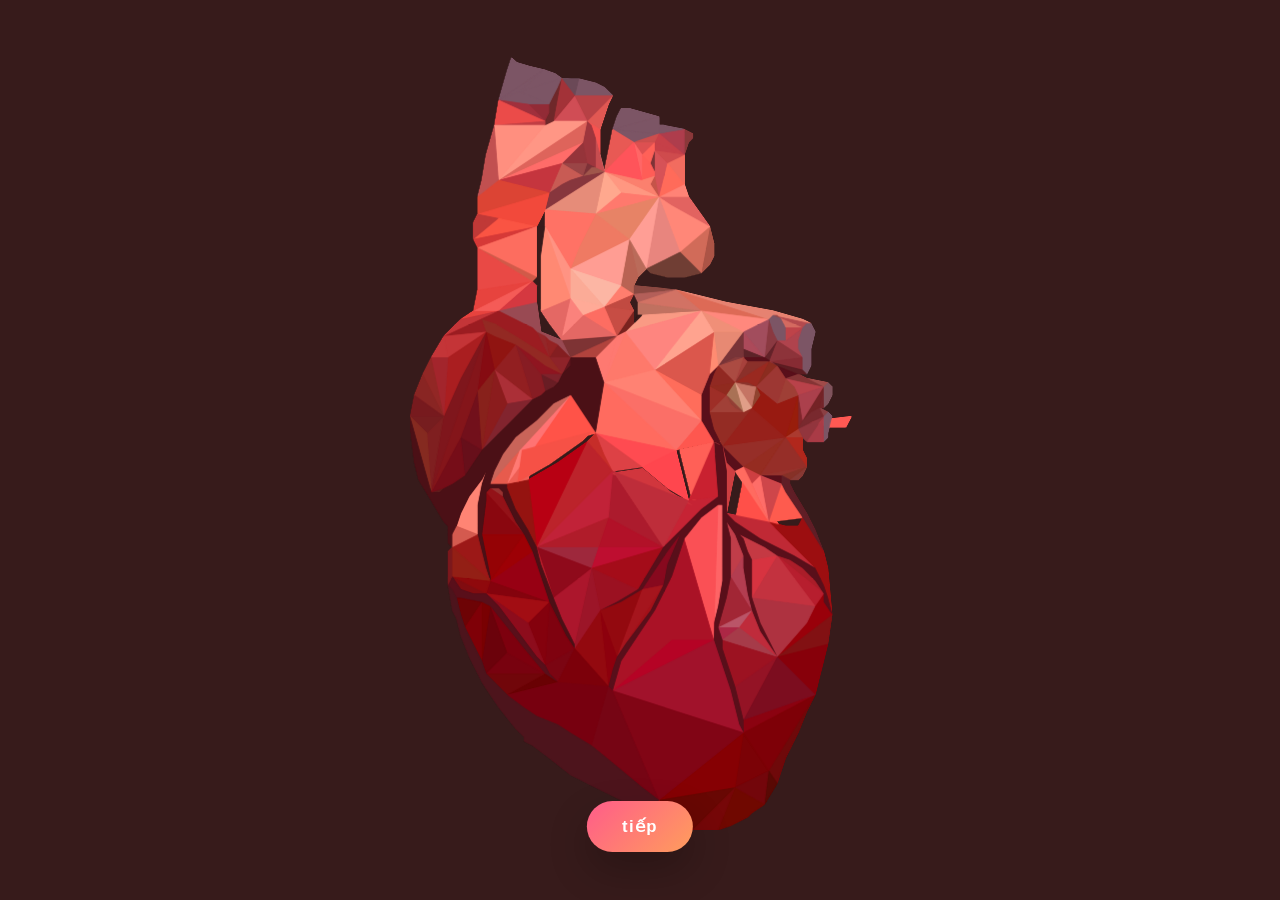
==== index.html @ 18bd95c6 "first commit" ====
<!DOCTYPE html>
<html lang="en">
<head>
    <meta charset="UTF-8">
    <meta http-equiv="X-UA-Compatible" content="IE=edge">
    <meta name="viewport" content="width=device-width, initial-scale=1.0">
    <link rel="stylesheet" href="style.css">
    <title>Document</title>

</head>
<body>
    <section>
    
        <svg version="1.1" xmlns="http://www.w3.org/2000/svg" xmlns:xlink="http://www.w3.org/1999/xlink" x="0px" y="0px"
          viewBox="0 0 1194.13477 1200" style="enable-background:new 0 0 1194.13477 1200;" xml:space="preserve">
     
     <defs>
         <filter id="polycleaner" color-interpolation-filters="sRGB">
           <feComponentTransfer>
             <feFuncA type="table" tableValues="0 0.5 1 1" />
           </feComponentTransfer>
         </filter>
       </defs>
       
     <g id="low-poly" class='low-poly' stroke-width="0" stroke-linejoin="round" filter="url(#polycleaner)">
         <g filter="url(#polycleaner)">
                   <polygon class="st347" points="725.3847,693.75 787.8847,706.25 737.8847,631.25 		"/>
     
           
           <polygon class="st146" points="669.1347,675 706.6347,587.5 650.3847,600 		"/>
           <!-- Blacks-->
           <polygon class="st28" points="700.3847,543.75 700.3847,512.5 700.3847,506.25 706.6347,487.5 712.64435,475.48077 
                 700.3847,487.5 687.8847,518.75 687.8847,555.97827 688.1347,556.25 687.8847,555.97827 687.8847,556.25 706.6347,587.5 
                 719.1347,593.75 706.6347,568.75 		"/>
           <polygon class="st30" points="737.8847,631.25 750.3847,625 737.8847,612.5 719.46362,594.07892 725.3847,618.75 		"/>
           <polygon class="st68" points="581.6347,381.25 587.8656,393.71179 588.1347,393.75 587.8847,394.12128 587.8847,406.25 
                 587.8847,412.5 594.1347,400 594.1347,381.25 588.1347,368.75 587.81702,368.88538 		"/>
           <polygon class="st138" points="790.5163,468.42108 788.73035,467.23047 788.14758,468.71716 		"/>
           <polygon class="st156" points="806.8822,637.62378 806.6347,637.5 800.3847,637.5 787.8847,637.5 775.3847,637.5 806.6347,650 		
                 "/>
           <polygon class="st204" points="812.8847,493.75 813.25598,494.12128 813.36676,493.80182 813.1347,493.75 831.6347,487.5 
                 800.3847,475 		"/>
           <polygon class="st227" points="456.88455,243.77081 456.80618,243.76428 456.60971,243.79999 450.38474,256.25 444.13474,268.75 
                 456.63474,268.75 		"/>
           <polygon class="st278" points="362.87363,599.8446 362.88474,600 362.90622,599.86395 		"/>
           <polygon class="st301" points="444.13474,381.25 450.38474,393.75 450.38474,312.5 456.63474,268.75 444.13474,268.75 
                 444.13474,281.25 444.13474,300 444.13474,331.25 444.13474,343.75 437.88474,350 444.13474,356.25 		"/>
           <polygon class="st354" points="337.88474,637.5 375.38474,606.25 425.38474,556.25 444.13474,543.75 487.88474,500 
             494.13474,487.5 494.13474,475 481.63474,487.5 475.43436,499.90082 469.13474,506.25 456.63474,512.5 450.38474,518.75 
             437.83511,525.04962 362.90622,599.86395 	"/>
           <!-- Blacks-->
           
           
           
             
           
           <!-- top left -->
            <polygon class="st219" points="375.38474,393.75 350.63474,393.75 437.88474,350 356.63474,362.5 350.38474,393.75 
                 331.63474,406.25 387.88474,393.75 		"/>
           <!-- top left -->
     
     
             <polygon class="st24" points="769.1347,506.25 800.3847,475 787.8847,468.75 		"/>
           
           
             <polygon class="st25" points="719.46362,594.07892 737.8847,612.5 750.3847,625 812.8847,581.25 719.3847,593.75 		"/>
             <polygon class="st26" points="762.8847,631.25 775.3847,637.5 812.8847,581.25 750.3847,625 		"/>
             <polygon class="st27" points="719.3847,593.75 812.8847,581.25 762.8847,537.5 		"/>
             
             <polygon class="st29" points="800.3847,531.25 769.1347,506.25 775.3847,518.75 762.8847,537.5 812.8847,581.25 775.6347,518.75 
                 812.8847,581.25 831.6347,518.75 		"/>
             
             <polygon class="st31" points="831.6347,556.25 831.6347,537.5 831.6347,518.75 812.8847,581.25 831.69659,568.87378 
                 831.6347,568.75 		"/>
             <polygon class="st32" points="725.3847,618.75 719.46362,594.07892 719.1347,593.75 725.3847,631.25 725.3847,662.5 
                 725.3847,693.75 737.8847,631.25 		"/>
             
             <polygon class="st34" points="700.3847,487.5 706.77362,426.06836 706.6347,425 619.1347,481.25 687.8847,518.75 		"/>
             
             <polygon class="st35" points="800.3847,475 792.8847,470 787.8847,468.75 		"/>
             <polygon class="st36" points="806.6347,437.5 800.3847,437.5 837.8847,462.5 831.6347,450 831.6347,437.5 837.80249,418.9967 
                 812.8847,437.5 		"/>
             <polygon class="st37" points="788.14758,468.71716 788.1347,468.75 788.14758,468.71716 787.8847,468.75 792.8847,470 
                 790.5163,468.42108 		"/>
             
             <polygon class="st39" points="792.8847,470 837.8847,481.25 837.8847,475 837.8847,462.5 790.5163,468.42108 		"/>
             <polygon class="st35" points="788.73035,467.23047 790.5163,468.42108 837.8847,462.5 800.3847,437.5 		"/>
             <polygon class="st40" points="719.3847,593.75 762.8847,537.5 750.3847,543.75 700.3847,543.75 706.6347,568.75 719.1347,593.75 
                 719.46362,594.07892 		"/>
             <polygon class="st41" points="831.6347,518.75 869.1347,506.25 813.36676,493.80182 813.25598,494.12128 825.3847,506.25 		"/>
             <polygon class="st37" points="800.3847,531.25 813.25598,494.12128 812.8847,493.75 800.3847,475 769.1347,506.25 		"/>
             
             <polygon class="st43" points="831.6347,518.75 825.3847,506.25 813.25598,494.12128 800.3847,531.25 		"/>
             
             <polygon class="st8" points="544.98944,187.63501 544.8847,187.5 544.86212,187.60657 		"/>
             <polygon class="st3" points="544.86212,187.60657 544.8847,187.5 544.755,187.58264 		"/>
             <polygon class="st45" points="481.88474,175 519.1347,175 512.92609,143.95697 481.63474,175 		"/>
             <polygon class="st46" points="512.92609,143.95697 512.8847,143.75 388.49423,199.83789 481.60257,175.07507 481.63474,175 		"/>
             <polygon class="st47" points="544.8847,187.5 544.61804,187.55206 544.755,187.58264 		"/>
             <polygon class="st47" points="545.34473,187.71429 544.8847,187.5 544.98944,187.63501 		"/>
             <polygon class="st48" points="619.1347,143.75 587.8847,143.75 600.3847,162.5 		"/>
             <polygon class="st49" points="587.8847,143.75 600.3847,200 600.3847,162.5 		"/>
             <polygon class="st50" points="619.1347,187.5 612.8847,175 600.3847,162.5 600.3847,200 619.1347,193.75 		"/>
             <polygon class="st51" points="569.1347,218.75 625.30682,224.96375 545.34473,187.71429 544.98944,187.63501 		"/>
             <polygon class="st52" points="625.36481,224.97015 612.8847,206.25 600.6347,200 612.8847,206.25 619.1347,193.75 600.3847,200 
                 545.34473,187.71429 625.30682,224.96375 		"/>
             <polygon class="st8" points="456.88474,243.75 456.88455,243.77081 531.6347,250 544.86212,187.60657 544.755,187.58264 
                 456.63474,243.75 456.80618,243.76428 		"/>
             <polygon class="st53" points="494.13474,200 512.8847,193.75 481.71152,175.04608 481.60257,175.07507 462.88474,218.75 
                 481.63474,206.25 		"/>
             <polygon class="st54" points="388.49423,199.83789 388.13474,200 388.49423,199.83789 387.88474,200 462.88474,218.75 
                 481.60257,175.07507 		"/>
             <polygon class="st55" points="544.61804,187.55206 512.8847,193.75 494.13474,200 481.63474,206.25 462.88474,218.75 
                 456.63474,243.75 544.755,187.58264 		"/>
             <polygon class="st56" points="481.60257,175.07507 481.71152,175.04608 481.63474,175 		"/>
             <polygon class="st57" points="512.8847,143.75 519.1347,112.5 387.88474,200 388.49423,199.83789 		"/>
             <polygon class="st58" points="612.8847,175 619.1347,156.25 619.1347,143.75 600.3847,162.5 		"/>
             <polygon class="st59" points="481.63474,175 481.71152,175.04608 481.88474,175 		"/>
             <polygon class="st60" points="481.88474,175 481.71152,175.04608 512.8847,193.75 519.1347,175 		"/>
             <polygon class="st61" points="512.8847,193.75 525.3847,181.25 531.6347,181.25 519.1347,175 		"/>
             <polygon class="st62" points="512.8847,193.75 544.61804,187.55206 544.3847,187.5 544.15704,187.38837 544.1347,187.5 
                 544.09979,187.36035 531.6347,181.25 525.3847,181.25 		"/>
             <polygon class="st63" points="512.92609,143.95697 513.1347,143.75 512.92609,143.95697 519.1347,175 531.6347,181.25 
                 531.6347,175 531.6347,150 531.6347,137.5 525.3847,118.75 519.1347,112.5 512.8847,143.75 		"/>
             <polygon class="st64" points="581.6347,381.25 587.81702,368.88538 544.1347,387.5 587.8656,393.71179 		"/>
             <polygon class="st65" points="600.3847,400 587.8847,412.5 575.3847,425 687.8847,393.75 594.1347,400 		"/>
             <polygon class="st66" points="687.8847,393.75 594.1347,381.25 594.1347,400 		"/>
             <polygon class="st67" points="619.1347,187.5 619.1347,156.25 612.8847,175 		"/>
             <polygon class="st68" points="581.6347,381.25 587.8656,393.71179 588.1347,393.75 587.8847,394.12128 587.8847,406.25 
                 587.8847,412.5 594.1347,400 594.1347,381.25 588.1347,368.75 587.81702,368.88538 		"/>
             <polygon class="st69" points="587.81702,368.88538 588.1347,368.75 587.8847,368.58551 587.8847,368.75 		"/>
             <polygon class="st16" points="587.8847,393.75 587.8656,393.71179 544.1347,387.5 562.8847,431.25 587.8847,394.12128 		"/>
             <polygon class="st70" points="512.8847,400 562.8847,431.25 544.1347,387.5 		"/>
             <polygon class="st71" points="587.8847,406.25 587.8847,394.12128 562.8847,431.25 575.3847,425 587.8847,412.5 		"/>
             <polygon class="st72" points="481.63474,431.25 494.32669,375.25598 494.19528,375.08075 450.38474,393.75 462.88474,412.5 
                 481.52878,437.35876 481.88474,437.5 562.8847,431.25 512.8847,400 		"/>
             <polygon class="st73" points="587.8847,394.12128 588.1347,393.75 587.8656,393.71179 587.8847,393.75 		"/>
             <polygon class="st69" points="587.81702,368.88538 587.8847,368.75 587.8847,368.58551 569.1347,356.25 544.1347,387.5 		"/>
             <polygon class="st74" points="594.1347,400 587.8847,412.5 600.3847,400 		"/>
             <polygon class="st75" points="619.1347,193.75 612.8847,206.25 625.36481,224.97015 625.37903,224.97174 		"/>
             <polygon class="st76" points="625.30682,224.96375 625.3847,225 625.36481,224.97015 		"/>
             <polygon class="st76" points="625.36481,224.97015 625.3847,225 625.37903,224.97174 		"/>
             <polygon class="st76" points="625.3847,225 625.39142,224.97308 625.37903,224.97174 		"/>
             <polygon class="st77" points="619.1347,193.75 625.37903,224.97174 625.39142,224.97308 637.8847,175 619.42572,156.29156 
                 619.1347,156.25 619.1347,187.5 		"/>
             <polygon class="st78" points="494.32706,331.15387 494.13474,331.25 544.1347,387.5 569.1347,356.25 494.38474,331.25 		"/>
             <polygon class="st79" points="506.63474,300 494.23471,331 494.32706,331.15387 581.6347,287.5 531.6347,250 		"/>
             <polygon class="st80" points="494.38474,331.25 569.1347,356.25 581.6347,287.5 494.32706,331.15387 		"/>
             <polygon class="st3" points="544.98944,187.63501 544.86212,187.60657 531.6347,250 569.1347,218.75 		"/>
             <polygon class="st81" points="581.6347,287.5 625.3847,225 531.6347,250 		"/>
             <polygon class="st82" points="569.1347,218.75 531.6347,250 625.3847,225 625.30682,224.96375 		"/>
             <polygon class="st83" points="462.88474,100 462.88474,87.5 431.63474,87.5 456.42776,112.29303 456.68088,112.40765 		"/>
             <polygon class="st84" points="456.67014,918.21881 456.63474,918.75 456.83786,918.63391 		"/>
             <polygon class="st84" points="456.83786,918.63391 500.38474,893.75 487.88474,875 475.38474,850 462.88474,825 
                 456.67014,918.21881 		"/>
             <polygon class="st85" points="375.38474,793.75 369.13474,812.5 462.88474,825 		"/>
             <polygon class="st86" points="431.63474,856.25 369.13474,812.5 381.63474,825 387.88474,831.25 406.63474,856.25 
                 425.38474,881.25 444.13474,906.25 456.63474,918.75 456.67014,918.21881 		"/>
             <polygon class="st87" points="462.88474,825 369.13474,812.5 431.63474,856.25 		"/>
             <polygon class="st88" points="456.67014,918.21881 462.88474,825 431.63474,856.25 		"/>
             <polygon class="st89" points="450.38474,787.5 437.93185,750.14142 375.38474,793.75 462.88474,825 		"/>
             <polygon class="st90" points="425.63474,725 424.68246,723.94666 425.38474,725 		"/>
             <polygon class="st91" points="424.68246,723.94666 369.13474,662.5 369.13474,675 362.88474,725 425.38474,725 		"/>
             <polygon class="st92" points="437.88474,750 425.4863,725.20312 375.38474,793.75 437.93185,750.14142 		"/>
             <polygon class="st93" points="425.38474,725 362.88474,725 369.13474,756.25 375.38474,787.5 375.38474,793.75 
                 425.4863,725.20312 		"/>
             <polygon class="st94" points="363.13474,600 363.43039,599.45435 362.978,599.90674 		"/>
             <polygon class="st95" points="456.63474,243.75 456.60971,243.79999 456.80618,243.76428 		"/>
             <polygon class="st96" points="463.13474,931.25 500.38474,893.75 456.83786,918.63391 456.88474,918.75 456.83786,918.63391 
                 456.63474,918.75 462.88474,931.25 475.38474,943.75 500.38474,893.75 		"/>
             <polygon class="st97" points="456.42776,112.29303 456.63474,112.5 456.68088,112.40765 		"/>
             <polygon class="st98" points="494.13474,112.5 519.1347,112.5 500.38474,75 469.13474,112.5 481.63474,112.5 		"/>
             <polygon class="st99" points="706.8847,425 706.6347,425 706.77362,426.06836 		"/>
             <polygon class="st100" points="350.63474,393.75 375.38474,393.75 387.88474,393.75 437.88474,350 		"/>
             <polygon class="st101" points="425.4863,725.20312 425.63474,725 425.38474,725 		"/>
             <polygon class="st102" points="281.63474,575 288.05765,661.46246 306.63474,550 		"/>
             <polygon class="st103" points="494.13474,475 494.13474,468.75 494.13474,462.5 481.63474,487.5 		"/>
             <polygon class="st104" points="256.88474,550 281.63474,575 306.63474,550 		"/>
             <polygon class="st105" points="300.38474,662.5 306.63474,656.25 288.13474,662.5 		"/>
             <polygon class="st106" points="319.13474,787.5 331.63474,806.25 350.38474,812.5 369.13474,812.5 319.45572,787.53564 		"/>
             <polygon class="st107" points="787.8681,1075.13257 787.8847,1075 750.3847,1018.75 737.8847,1100 		"/>
             <polygon class="st108" points="787.94788,1075.09302 787.8847,1075 787.8681,1075.13257 		"/>
             <polygon class="st109" points="737.8847,1100 750.3847,1018.75 625.3847,1118.75 		"/>
             <polygon class="st110" points="562.8847,1068.75 600.3847,1100 625.3847,1118.75 525.3847,1037.5 		"/>
             <polygon class="st111" points="331.63474,818.75 325.38474,818.75 331.63474,843.75 337.88474,862.5 362.88474,825 		"/>
             <polygon class="st112" points="831.6347,643.75 837.8847,637.5 844.1347,625 819.1347,643.75 		"/>
             <polygon class="st113" points="337.88474,862.5 350.38474,887.5 362.88474,912.5 362.88474,825 		"/>
             <polygon class="st114" points="581.6347,93.75 569.1347,93.75 562.8847,106.25 556.6347,125 625.3847,106.25 		"/>
             <polygon class="st115" points="433.32584,31.20184 414.66769,25.71417 406.63474,18.75 400.38474,37.5 387.88474,81.25 
                 455.27658,36.68958 		"/>
             <polygon class="st116" points="412.88474,706.25 406.63474,693.75 400.38474,681.25 394.13474,668.75 375.63474,656.25 
                 375.38474,656.25 369.13474,662.5 424.68246,723.94666 		"/>
             <polygon class="st117" points="694.1347,331.25 700.3847,325 706.6347,312.5 706.6347,293.75 700.52826,269.3241 687.8847,337.5 
                         "/>
             <polygon class="st118" points="669.1347,143.75 675.3847,137.5 675.3847,131.25 662.8847,125 662.8847,162.5 		"/>
             <polygon class="st119" points="456.63474,931.25 400.38474,962.5 475.38474,943.75 		"/>
             <polygon class="st120" points="319.45572,787.53564 369.13474,812.5 375.38474,793.75 		"/>
             <polygon class="st121" points="556.92896,125.02673 587.8847,143.75 625.3847,131.25 		"/>
             <polygon class="st122" points="394.13474,662.5 387.88474,656.25 375.63474,656.25 394.13474,668.75 		"/>
             <polygon class="st123" points="356.63474,681.25 362.88474,650 369.13474,631.25 362.88474,643.75 344.13474,668.75 
                 331.63474,693.75 325.38474,712.5 356.63474,725 356.63474,700 		"/>
             <polygon class="st124" points="400.38474,900 369.13474,931.25 456.63474,931.25 		"/>
             <polygon class="st125" points="369.13474,931.25 381.63474,943.75 400.38474,962.5 456.63474,931.25 		"/>
             <polygon class="st126" points="363.13474,912.5 400.38474,900 375.38474,831.25 362.88474,912.5 369.13474,931.25 400.38474,900 
                         "/>
             <polygon class="st127" points="456.63474,931.25 425.38474,893.75 400.38474,862.5 375.38474,831.25 400.38474,900 		"/>
             <polygon class="st128" points="362.88474,825 362.88474,912.5 375.38474,831.25 		"/>
             <polygon class="st129" points="494.13474,112.5 481.63474,112.5 469.13474,112.5 456.63474,118.75 387.88474,200 519.1347,112.5 
                         "/>
             <polygon class="st130" points="737.8847,500 750.57129,462.68658 750.50909,462.62439 713.1347,475 		"/>
             <polygon class="st131" points="750.50909,462.62439 750.3847,462.5 737.8847,462.5 725.3847,468.75 713.28308,474.80078 
                 713.1347,475 		"/>
             <polygon class="st132" points="713.11945,474.88263 706.77362,426.06836 700.3847,487.5 712.64435,475.48077 712.8847,475 		"/>
             <polygon class="st133" points="756.6347,468.75 750.57129,462.68658 737.8847,500 		"/>
             <polygon class="st134" points="713.28308,474.80078 713.11945,474.88263 713.1347,475 		"/>
             <polygon class="st135" points="750.60297,462.59326 750.50909,462.62439 750.57129,462.68658 		"/>
             <polygon class="st136" points="650.3847,600 706.6347,587.5 687.8847,556.25 		"/>
             <polygon class="st137" points="800.3847,437.5 781.6347,462.5 788.73035,467.23047 		"/>
             
             <polygon class="st139" points="750.6347,462.5 750.60297,462.59326 750.8847,462.5 		"/>
             <polygon class="st134" points="713.11945,474.88263 712.8847,475 712.64435,475.48077 713.1347,475 		"/>
             <polygon class="st140" points="756.6347,500 769.1347,506.25 787.8847,468.75 738.1347,500 		"/>
             <polygon class="st141" points="750.8847,462.5 781.6347,462.5 750.3847,450 		"/>
             <polygon class="st138" points="750.60297,462.59326 750.57129,462.68658 756.6347,468.75 762.8847,468.75 775.3847,468.75 
                 787.8847,468.75 788.14758,468.71716 788.73035,467.23047 781.6347,462.5 750.8847,462.5 		"/>
             <polygon class="st142" points="781.6347,462.5 750.3847,425 750.3847,450 		"/>
             <polygon class="st99" points="713.11945,474.88263 713.28308,474.80078 750.3847,425 706.8847,425 706.77362,426.06836 		"/>
             <polygon class="st143" points="725.3847,468.75 737.8847,462.5 750.3847,462.5 750.50909,462.62439 750.60297,462.59326 
                 750.6347,462.5 750.8847,462.5 750.3847,450 750.3847,425 713.28308,474.80078 		"/>
             <polygon class="st135" points="762.8847,468.75 756.6347,468.75 737.8847,500 738.1347,500 787.8847,468.75 775.3847,468.75 		"/>
             <polygon class="st144" points="737.8847,500 700.3847,506.25 725.3847,518.75 		"/>
             <polygon class="st145" points="700.3847,506.25 700.3847,512.5 700.3847,543.75 725.3847,518.75 		"/>
             
             <polygon class="st134" points="713.1347,475 712.64435,475.48077 706.6347,487.5 700.3847,506.25 737.8847,500 		"/>
             <polygon class="st147" points="731.6347,531.25 725.3847,518.75 700.3847,543.75 750.3847,543.75 737.8847,537.5 		"/>
             <polygon class="st148" points="625.42999,224.97736 625.39142,224.97308 625.3847,225 		"/>
             <polygon class="st149" points="812.8847,712.5 831.6347,712.5 838.02118,700.21832 837.90271,700.02887 787.8847,706.25 		"/>
             <polygon class="st150" points="837.90271,700.02887 837.8847,700 812.8847,662.5 806.6347,650 787.8847,706.25 		"/>
             <polygon class="st151" points="838.1347,700 837.90271,700.02887 838.02118,700.21832 		"/>
             <polygon class="st152" points="537.8847,837.5 562.8847,825 594.1347,806.25 525.3847,775 		"/>
             
             <polygon class="st154" points="737.8847,706.25 775.3847,731.25 825.3847,756.25 856.6347,775 787.8847,706.25 725.3847,693.75 		
                 "/>
             <polygon class="st148" points="625.71997,225.22351 625.6347,225 625.3847,225 		"/>
             <polygon class="st155" points="625.6347,225 625.42999,224.97736 625.3847,225 		"/>
             
             <polygon class="st157" points="837.8847,581.25 831.69659,568.87378 812.8847,581.25 		"/>
             <polygon class="st158" points="625.3847,131.25 587.8847,143.75 619.1347,143.75 		"/>
             <polygon class="st159" points="631.6347,743.75 662.8847,712.5 687.8847,687.5 712.82629,668.79382 669.1347,675 		"/>
             <polygon class="st160" points="444.38474,743.75 525.3847,775 535.80139,743.75 		"/>
             <polygon class="st161" points="525.3847,775 631.5813,743.83905 631.6347,743.75 535.80139,743.75 		"/>
             <polygon class="st162" points="535.80139,743.75 631.6347,743.75 550.3847,700 		"/>
             <polygon class="st163" points="712.82629,668.79382 712.8847,668.75 706.6347,587.5 669.1347,675 		"/>
             <polygon class="st164" points="594.1347,806.25 631.5813,743.83905 525.3847,775 		"/>
             <polygon class="st165" points="550.3847,700 631.6347,743.75 556.85364,631.57843 		"/>
             <polygon class="st166" points="669.1347,675 650.3847,600 600.3847,625 637.8847,656.25 		"/>
             <polygon class="st167" points="556.8847,631.25 556.87585,631.34375 669.1347,675 637.8847,656.25 600.3847,625 556.6347,631.25 
                 556.87585,631.34375 		"/>
             <polygon class="st168" points="556.85364,631.57843 556.6347,631.25 444.55905,743.57526 550.3847,700 		"/>
             <polygon class="st169" points="550.3847,700 444.55905,743.57526 444.38474,743.75 535.80139,743.75 		"/>
             <polygon class="st170" points="444.13474,356.25 437.88474,350 387.88474,393.75 444.13474,381.25 		"/>
             <polygon class="st171" points="594.3385,343.5462 606.6347,331.25 581.6347,287.5 		"/>
             <polygon class="st172" points="625.71997,225.22351 625.3847,225 606.6347,331.25 656.6347,306.25 		"/>
             <polygon class="st173" points="606.6347,331.25 612.8847,337.5 637.8847,343.75 650.3847,343.75 662.8847,343.75 687.8847,337.5 
                 656.6347,306.25 		"/>
             <polygon class="st174" points="569.1347,356.25 587.8847,368.58551 587.8847,356.25 594.1347,343.75 594.3385,343.5462 
                 581.6347,287.5 		"/>
             <polygon class="st1" points="656.6347,306.25 687.8847,337.5 700.52826,269.3241 700.42859,268.92566 		"/>
             <polygon class="st175" points="594.1347,381.25 650.3847,362.5 588.1347,368.75 		"/>
             <polygon class="st176" points="588.1347,368.75 650.3847,362.5 587.8847,356.25 587.8847,368.58551 		"/>
             <polygon class="st177" points="805.0722,404.6875 837.8847,418.75 844.1347,412.5 850.3847,412.5 850.18628,412.40082 
                 802.16028,401.77557 		"/>
             <polygon class="st178" points="787.8847,406.25 650.3847,362.5 687.8847,393.75 		"/>
             <polygon class="st179" points="625.71997,225.22351 656.6347,306.25 700.42859,268.92566 700.3847,268.75 700.22144,268.52142 
                 644.1347,237.5 		"/>
             <polygon class="st180" points="687.8847,393.75 650.3847,362.5 594.1347,381.25 		"/>
             <polygon class="st181" points="794.1347,400 800.3847,400 802.16028,401.77557 850.18628,412.40082 837.8847,406.25 
                 794.1347,393.75 725.3847,381.25 650.3847,362.5 787.8847,406.25 		"/>
             <polygon class="st182" points="662.8847,162.5 662.8847,125 625.3847,131.25 		"/>
             <polygon class="st148" points="625.71997,225.22351 644.1347,237.5 700.22144,268.52142 669.1347,225 625.6347,225 		"/>
             <polygon class="st183" points="619.1347,143.75 619.1347,156.25 619.42572,156.29156 619.3847,156.25 619.42572,156.29156 
                 662.8847,162.5 619.3847,143.75 662.8847,162.5 625.3847,131.25 		"/>
             <polygon class="st184" points="556.8847,125 556.92896,125.02673 625.3847,131.25 625.3847,118.75 625.3847,106.25 556.6347,125 
                 556.92896,125.02673 		"/>
             <polygon class="st185" points="587.8847,143.75 556.92896,125.02673 556.6347,125 550.3847,156.25 544.35211,186.41302 
                 544.6347,187.5 		"/>
             <polygon class="st186" points="662.8847,125 631.6347,118.75 625.3847,118.75 625.3847,131.25 		"/>
             <polygon class="st155" points="625.6347,225 669.1347,225 662.8847,206.25 625.42999,224.97736 		"/>
             <polygon class="st76" points="625.39142,224.97308 625.42999,224.97736 662.8847,206.25 637.8847,175 		"/>
             <polygon class="st187" points="662.8847,206.25 662.8847,193.75 662.8847,181.25 662.8847,162.62378 637.8847,175 		"/>
             <polygon class="st188" points="637.8847,175 662.8847,162.62378 662.8847,162.5 619.42572,156.29156 		"/>
             <polygon class="st2" points="837.8847,418.75 837.80249,418.9967 838.1347,418.75 837.80249,418.9967 831.6347,437.5 
                 831.6347,450 837.8847,462.5 837.8847,475 837.8847,481.25 844.1347,487.5 850.3847,475 850.3847,450 856.6347,425 
                 850.3847,412.5 844.1347,412.5 		"/>
             <polygon class="st189" points="812.8847,581.25 844.1347,625 844.1347,618.75 844.1347,612.5 837.8847,600 837.8847,593.75 
                 838.12982,593.50488 837.8847,581.25 		"/>
             <polygon class="st190" points="775.3847,637.5 844.1347,625 812.8847,581.25 		"/>
             <polygon class="st191" points="787.8847,637.5 800.3847,637.5 806.6347,637.5 806.8822,637.62378 806.8847,637.5 844.1347,625 
                 775.3847,637.5 		"/>
             
             <polygon class="st47" points="544.3847,187.5 544.61804,187.55206 544.8847,187.5 545.34473,187.71429 600.3847,200 
                 587.8847,143.75 544.6347,187.5 544.35211,186.41302 544.15704,187.38837 		"/>
             
             <polygon class="st194" points="869.1347,812.86768 856.6347,831.25 844.1347,856.25 800.3847,906.25 881.60394,843.96533 
                 881.6347,843.75 869.1347,825 		"/>
             <polygon class="st195" points="831.6347,712.5 812.8847,712.5 787.8847,706.25 856.6347,775 869.1347,800 875.3847,818.75 
                 881.6347,843.75 875.3847,775 869.1347,750 838.02118,700.21832 		"/>
             
             <polygon class="st197" points="806.8822,637.62378 819.1347,643.75 844.1347,625 806.8847,637.5 		"/>
             <polygon class="st198" points="869.1347,550.37128 844.1347,587.5 869.1347,587.5 869.38269,587.25201 869.1347,556.25 		"/>
             <polygon class="st199" points="875.3847,500 844.1347,493.75 869.1347,506.25 		"/>
             <polygon class="st200" points="813.36676,493.80182 813.3847,493.75 813.36676,493.80182 869.1347,506.25 844.1347,493.75 
                 831.6347,487.5 813.1347,493.75 		"/>
             <polygon class="st201" points="869.1347,550.37128 869.3847,550 869.1347,550.37128 869.1347,556.25 869.38269,587.25201 
                 875.3847,581.25 875.3847,575 881.6347,550 875.3847,543.75 869.1347,550 		"/>
             <polygon class="st202" points="792.8847,470 800.3847,475 831.6347,487.5 844.1347,487.5 837.8847,481.25 		"/>
             <polygon class="st203" points="869.1347,518.75 869.38141,537.2533 875.3847,531.25 881.6347,518.75 881.6347,506.25 
                 875.3847,500 869.1347,506.25 		"/>
             
             
             <polygon class="st206" points="875.3847,543.75 862.8847,537.5 869.1347,550 		"/>
             
             <polygon class="st208" points="869.1347,506.25 862.8847,537.5 869.1347,537.5 869.38141,537.2533 869.1347,518.75 		"/>
             <polygon class="st209" points="275.38474,487.5 262.88474,518.75 306.63474,550 		"/>
             <polygon class="st210" points="369.13474,775 362.88474,750 356.63474,725 319.13474,743.75 375.38474,793.75 		"/>
             <polygon class="st211" points="325.38474,712.5 331.63474,693.75 344.13474,668.75 362.88474,643.75 369.13474,631.25 
                 362.88474,650 356.63474,681.25 356.63474,700 356.63474,725 362.88474,750 369.13474,775 375.38474,793.75 375.38474,787.5 
                 369.13474,756.25 362.88474,725 369.13474,675 369.13474,662.5 375.38474,656.25 375.63474,656.25 387.88474,656.25 
                 394.13474,662.5 394.13474,668.75 400.38474,681.25 406.63474,693.75 412.88474,706.25 424.68246,723.94666 425.63474,725 
                 425.4863,725.20312 437.88474,750 437.93185,750.14142 438.13474,750 437.93185,750.14142 450.38474,787.5 462.88474,825 
                 475.38474,850 487.88474,875 500.38474,893.75 500.38474,887.5 494.13474,875 481.63474,850 469.13474,818.75 450.38474,768.75 
                 444.13474,743.75 431.63474,718.75 412.88474,687.5 400.38474,656.25 400.38474,650 381.63474,650 375.38474,650 
                 381.63474,631.25 394.13474,606.25 412.88474,581.25 444.13474,556.25 469.13474,531.25 481.63474,525 494.38474,518.75 
                 531.6347,575 544.1347,500 494.63474,518.75 544.1347,500 531.6347,462.5 519.1347,481.25 500.38474,512.5 494.13474,518.75 
                 487.88474,500 444.13474,543.75 425.38474,556.25 406.63474,575 375.38474,606.25 356.63474,631.25 331.63474,662.5 
                 319.13474,687.5 313.13474,712.5 319.13474,687.5 331.63474,662.5 356.63474,631.25 375.38474,606.25 406.63474,575 
                 425.38474,556.25 444.13474,543.75 487.88474,500 494.13474,487.5 494.38474,475 494.13474,487.5 487.88474,500 494.13474,518.75 
                 500.38474,512.5 519.1347,481.25 531.6347,462.5 494.13474,462.5 494.13474,468.75 494.13474,475 481.63474,487.5 
                 475.43436,499.90082 475.63474,500 475.43436,499.90082 475.38474,500 469.13474,506.25 456.63474,512.5 450.38474,518.75 
                 437.88474,525 437.83511,525.04962 438.13474,525 437.83511,525.04962 431.63474,531.25 425.38474,537.5 419.13474,543.75 
                 400.38474,562.5 387.88474,575 375.38474,587.5 363.43039,599.45435 363.13474,600 362.978,599.90674 362.88474,600 
                 350.38474,618.75 337.88474,637.5 319.13474,650 306.63474,656.25 300.38474,662.5 288.13474,662.5 287.88474,662.5 
                 269.38474,643.75 287.88474,662.5 287.978,661.94031 256.63474,550 256.63474,568.75 262.88474,618.75 269.13474,643.75 
                 287.88474,675 306.63474,706.25 312.88474,712.5 312.88474,725 312.88474,737.5 319.13474,743.75 319.13474,725 		"/>
             <polygon class="st212" points="325.38474,712.5 319.13474,725 319.13474,743.75 356.63474,725 		"/>
             <polygon class="st213" points="600.3847,1106.25 562.8847,1081.25 525.3847,1050 512.8847,1037.5 487.88474,1025 
                 456.63474,1006.25 425.38474,993.75 406.63474,975 375.38474,950 375.63474,962.5 375.38474,950 406.63474,975 425.38474,993.75 
                 456.63474,1006.25 487.88474,1025 512.8847,1037.5 525.3847,1050 562.8847,1081.25 600.3847,1106.25 625.3847,1118.75 
                 600.3847,1100 562.8847,1068.75 525.3847,1037.5 494.13474,1018.75 475.38474,1006.25 444.13474,993.75 425.38474,981.25 
                 400.38474,962.5 381.63474,943.75 369.13474,931.25 362.88474,912.5 350.38474,887.5 337.88474,862.5 331.63474,843.75 
                 325.38474,818.75 319.13474,806.25 312.88474,800 319.13474,837.5 325.38474,850 331.63474,875 344.13474,906.25 
                 362.88474,943.75 375.38474,962.5 387.88474,981.25 412.88474,1012.5 425.38474,1025 425.38474,1031.25 437.88474,1037.5 
                 462.88474,1056.25 494.13474,1081.25 531.6347,1100 569.1347,1118.75 600.3847,1137.5 612.8847,1137.5 625.3847,1118.75 		"/>
             <polygon class="st214" points="319.13474,743.75 312.88474,750 312.88474,775 312.88474,800 319.13474,787.5 		"/>
             <polygon class="st215" points="288.05765,661.46246 281.63474,575 256.88474,550 256.63474,550 287.978,661.94031 		"/>
             <polygon class="st216" points="306.88474,431.25 362.88486,405.32404 387.88474,393.75 331.63474,406.25 306.63474,431.25 
                 287.88474,462.5 312.88474,462.5 		"/>
             <polygon class="st217" points="287.88474,462.5 275.38474,487.5 306.63474,550 		"/>
             <polygon class="st218" points="612.8847,1137.5 625.3847,1143.75 637.8847,1150 650.3847,1156.25 675.3847,1162.5 
                 625.3847,1118.75 		"/>
             
             <polygon class="st220" points="856.6347,831.25 762.8847,818.75 775.3847,856.25 787.8847,881.25 800.3847,906.25 
                 844.1347,856.25 		"/>
             <polygon class="st221" points="306.63474,550 262.88474,518.75 256.63474,550 256.88474,550 		"/>
             <polygon class="st222" points="750.3847,1018.75 856.6347,962.5 750.3847,1000 		"/>
             <polygon class="st223" points="787.94788,1075.09302 788.1347,1075 787.94788,1075.09302 800.46692,1093.5033 806.6347,1075 
                 812.8847,1056.25 831.6347,1018.75 844.1347,987.5 856.6347,962.5 787.8847,1075 		"/>
             <polygon class="st224" points="787.8847,1075 856.6347,962.5 750.3847,1018.75 		"/>
             <polygon class="st225" points="625.3847,1118.75 675.3847,1162.5 737.8847,1100 		"/>
             <polygon class="st226" points="800.3847,906.25 875.3847,887.5 881.60394,843.96533 		"/>
             
             <polygon class="st228" points="712.8847,1162.5 731.6347,1156.25 744.1347,1150 756.6347,1143.75 762.8847,1137.5 781.6347,1125 
                 737.8847,1100 		"/>
             <polygon class="st229" points="675.3847,1162.5 687.8847,1162.5 712.8847,1162.5 737.8847,1100 		"/>
             <polygon class="st230" points="737.8847,1100 781.6347,1125 787.8681,1075.13257 		"/>
             <polygon class="st231" points="787.8681,1075.13257 781.6347,1125 800.3847,1093.75 800.46692,1093.5033 787.94788,1075.09302 		
                 "/>
             <polygon class="st232" points="462.88474,87.5 469.13474,75 475.38474,62.5 481.06876,49.31128 419.13474,68.75 		"/>
             <polygon class="st233" points="481.06876,49.31128 471.19089,42.17725 455.27658,36.68958 419.13474,68.75 		"/>
             <polygon class="st234" points="531.6347,150 531.6347,175 531.6347,181.25 544.09979,187.36035 537.8847,162.5 
                 537.8847,161.53845 531.6347,137.5 		"/>
             <polygon class="st235" points="469.13474,75 462.88474,87.5 462.88474,100 456.68088,112.40765 456.88474,112.5 
                 456.68088,112.40765 456.63474,112.5 456.63474,118.75 469.13474,112.5 481.06876,49.31128 475.38474,62.5 		"/>
             <polygon class="st236" points="462.88474,87.5 419.13474,68.75 387.88474,81.25 431.63474,87.5 		"/>
             <polygon class="st237" points="456.42776,112.29303 387.88474,81.25 381.63474,118.75 456.63474,112.5 		"/>
             <polygon class="st238" points="431.63474,87.5 387.88474,81.25 456.42776,112.29303 		"/>
             <polygon class="st239" points="525.3847,118.75 531.6347,137.5 537.8847,161.53845 537.8847,125 537.92969,124.86511 
                 519.1347,112.5 		"/>
             <polygon class="st240" points="537.92969,124.86511 550.3847,87.5 556.6347,75 519.1347,112.5 		"/>
             <polygon class="st241" points="556.6347,75 544.1347,62.5 531.6347,56.25 506.63474,50 500.63474,75 		"/>
             <polygon class="st242" points="500.63474,75 506.63474,50 494.13474,50 481.06876,49.31128 500.38474,75 		"/>
             <polygon class="st243" points="356.63474,300 356.63474,362.5 437.88474,350 		"/>
             <polygon class="st244" points="456.63474,112.5 381.63474,118.75 456.63474,118.75 		"/>
             <polygon class="st245" points="387.88474,256.25 350.38474,287.5 444.13474,268.75 		"/>
             <polygon class="st246" points="350.38474,287.5 356.63474,300 444.13474,268.75 		"/>
             <polygon class="st247" points="444.13474,331.25 444.13474,300 444.13474,281.25 444.13474,268.75 356.63474,300 
                 444.13474,343.75 		"/>
             <polygon class="st248" points="444.13474,343.75 356.63474,300 437.88474,350 		"/>
             <polygon class="st249" points="350.63474,262.5 387.88474,256.25 356.63474,250 350.38474,262.5 350.38474,287.5 
                 387.88474,256.25 		"/>
             <polygon class="st95" points="444.13474,268.75 450.38474,256.25 456.60971,243.79999 388.13474,256.25 456.60971,243.79999 
                 456.63474,243.75 462.88474,218.75 356.63474,250 387.88474,256.25 		"/>
             <polygon class="st250" points="381.63474,118.75 369.13474,162.5 362.88474,200 356.63474,225 387.88474,200 		"/>
             <polygon class="st251" points="456.63474,118.75 381.63474,118.75 387.88474,200 		"/>
             <polygon class="st252" points="387.88474,200 356.63474,225 356.63474,250 462.88474,218.75 		"/>
             <polygon class="st253" points="856.6347,962.5 862.8847,937.5 869.1347,912.5 875.3847,887.5 800.3847,906.25 		"/>
             <polygon class="st254" points="287.88474,662.5 288.13474,662.5 288.02219,662.09814 		"/>
             <polygon class="st255" points="556.6347,631.25 544.1347,606.25 531.6347,575 519.1347,587.5 		"/>
             
             <polygon class="st257" points="356.63474,512.5 369.13474,425 288.09012,661.8996 288.13474,662.5 331.63474,581.25 		"/>
             <polygon class="st254" points="287.978,661.94031 287.88474,662.5 288.02219,662.09814 		"/>
             <polygon class="st258" points="650.3847,600 531.6347,575 600.3847,625 		"/>
             <polygon class="st259" points="544.1347,500 531.6347,575 650.3847,600 		"/>
             <polygon class="st260" points="437.88474,600 494.38474,518.75 419.13474,600 		"/>
             <polygon class="st261" points="556.6347,631.25 600.3847,625 531.6347,575 544.1347,606.25 		"/>
             <polygon class="st254" points="288.02219,662.09814 288.13474,662.5 288.09012,661.8996 		"/>
             <polygon class="st262" points="469.13474,818.75 481.63474,850 494.13474,875 500.38474,887.5 525.3847,775 		"/>
             <polygon class="st263" points="444.55905,743.57526 444.13474,743.75 444.38474,743.75 		"/>
             <polygon class="st264" points="475.38474,618.75 431.90598,643.59497 431.88474,643.75 444.13474,743.75 519.1347,587.5 		"/>
             <polygon class="st263" points="556.6347,631.25 519.1347,587.5 444.13474,743.75 444.55905,743.57526 		"/>
             <polygon class="st265" points="444.38474,743.75 469.13474,818.75 525.3847,775 		"/>
             <polygon class="st266" points="444.13474,743.75 450.38474,768.75 469.13474,818.75 444.38474,743.75 		"/>
             <polygon class="st267" points="375.38474,650 381.63474,650 400.38474,650 419.13474,600 		"/>
             <polygon class="st268" points="494.38474,518.75 481.63474,525 469.13474,531.25 444.13474,556.25 412.88474,581.25 
                 394.13474,606.25 381.63474,631.25 375.38474,650 419.13474,600 		"/>
             <polygon class="st269" points="419.13474,600 400.38474,650 437.88474,600 		"/>
             <polygon class="st90" points="431.90598,643.59497 431.63474,643.75 400.38474,650 400.38474,656.25 412.88474,687.5 
                 431.63474,718.75 444.13474,743.75 431.88474,643.75 		"/>
             <polygon class="st270" points="431.90598,643.59497 437.88474,600 400.38474,650 431.63474,643.75 		"/>
             <polygon class="st271" points="531.6347,575 494.38474,518.75 437.88474,600 		"/>
             <polygon class="st272" points="381.63474,481.25 437.88474,525 412.88474,443.75 		"/>
             <polygon class="st273" points="481.63474,487.5 494.13474,462.5 462.88474,462.5 		"/>
             <polygon class="st274" points="456.63474,512.5 469.13474,506.25 475.38474,500 475.43436,499.90082 450.38474,487.5 		"/>
             <polygon class="st275" points="431.63474,456.25 412.88474,443.75 450.38474,487.5 481.63474,487.5 456.63474,475 		"/>
             <polygon class="st276" points="475.43436,499.90082 481.63474,487.5 450.38474,487.5 		"/>
             <polygon class="st277" points="412.88474,443.75 437.88474,525 450.38474,518.75 456.63474,512.5 450.38474,487.5 		"/>
             <polygon class="st254" points="288.13474,662.5 306.63474,656.25 319.13474,650 337.88474,637.5 331.63474,581.25 		"/>
             
             <polygon class="st279" points="400.38474,531.25 437.83511,525.04962 437.88474,525 381.63474,481.25 		"/>
             <polygon class="st280" points="363.43039,599.45435 375.38474,587.5 387.88474,575 400.38474,562.5 419.13474,543.75 
                 425.38474,537.5 431.63474,531.25 437.83511,525.04962 400.38474,531.25 		"/>
     
     
          
     
     
     
             <polygon class="st94" points="381.63474,481.25 362.90622,599.86395 362.978,599.90674 363.43039,599.45435 400.38474,531.25 		
                 "/>
             <polygon class="st281" points="331.63474,581.25 337.88474,637.5 350.38474,618.75 362.88474,600 362.87363,599.8446 		"/>
             <polygon class="st282" points="575.3847,425 544.1347,500 619.1347,481.25 		"/>
             <polygon class="st283" points="687.8847,555.97827 619.1347,481.25 544.1347,500 687.8847,556.25 		"/>
             <polygon class="st284" points="562.8847,431.25 544.1347,500 575.3847,425 		"/>
             <polygon class="st285" points="481.63474,450 475.53354,443.8988 462.88474,462.5 494.13474,462.5 487.88474,456.25 		"/>
             <polygon class="st284" points="531.6347,462.5 544.1347,500 562.8847,431.25 		"/>
             <polygon class="st286" points="481.52878,437.35876 450.38474,425 438.13474,418.75 450.38474,425 444.13474,381.25 
                 387.88474,393.75 400.38474,400 412.88474,406.25 425.38474,412.5 437.88474,418.75 444.13474,425 456.63474,431.25 
                 462.88474,437.5 475.38474,443.75 475.53354,443.8988 475.63474,443.75 475.53354,443.8988 481.63474,450 487.88474,456.25 
                 494.13474,462.5 481.63474,437.5 		"/>
             <polygon class="st287" points="481.88474,437.5 481.52878,437.35876 481.63474,437.5 494.13474,462.5 562.8847,431.25 		"/>
             <polygon class="st288" points="494.13474,462.5 531.6347,462.5 562.8847,431.25 		"/>
             <polygon class="st289" points="762.97089,837.71552 762.8847,837.5 712.8847,862.5 744.1347,862.5 		"/>
             <polygon class="st290" points="412.88474,443.75 381.63474,431.25 369.13474,425 381.63474,481.25 		"/>
             <polygon class="st291" points="362.88474,406.25 381.63474,412.5 412.88474,431.25 462.88474,462.5 444.13474,425 
                 363.13474,406.25 444.13474,425 437.88474,418.75 425.38474,412.5 412.88474,406.25 400.38474,400 387.88474,393.75 
                 362.88486,405.32404 306.88474,431.25 369.13474,425 		"/>
             <polygon class="st292" points="306.88474,431.25 312.88474,462.5 369.13474,425 		"/>
             <polygon class="st293" points="475.53354,443.8988 475.38474,443.75 462.88474,437.5 456.63474,431.25 462.88474,462.5 		"/>
             <polygon class="st294" points="731.6347,787.5 725.3847,818.75 712.8847,862.5 762.8847,837.5 		"/>
             <polygon class="st295" points="456.63474,431.25 444.13474,425 462.88474,462.5 		"/>
             <polygon class="st296" points="744.1347,975 750.3847,1000 800.3847,906.25 737.8847,950 		"/>
             <polygon class="st297" points="737.8847,725 725.3847,706.25 731.6347,731.25 731.6347,787.5 750.3847,756.25 		"/>
             <polygon class="st298" points="756.6347,812.5 750.3847,775 750.3847,756.25 731.6347,787.5 762.8847,837.5 		"/>
             <polygon class="st299" points="331.63474,581.25 362.87363,599.8446 356.63474,512.5 		"/>
             <polygon class="st300" points="719.1347,893.75 725.3847,912.5 737.8847,950 800.3847,906.25 719.1347,881.25 		"/>
             
             <polygon class="st302" points="856.6347,793.75 837.8847,775 819.1347,762.5 800.3847,756.25 868.8371,812.05359 		"/>
             <polygon class="st303" points="362.88474,600 362.978,599.90674 362.90622,599.86395 		"/>
             <polygon class="st304" points="762.8847,762.5 762.8847,781.25 762.8847,818.75 800.3847,756.25 		"/>
             <polygon class="st305" points="869.1347,812.86768 869.1347,812.5 868.8371,812.05359 800.3847,756.25 856.6347,831.25 		"/>
             <polygon class="st306" points="781.6347,743.75 744.1347,725 750.3847,731.25 756.6347,750 762.8847,762.5 800.3847,756.25 		"/>
             <polygon class="st307" points="712.8847,862.5 719.1347,881.25 744.1347,862.5 		"/>
             <polygon class="st308" points="719.1347,881.25 800.3847,906.25 744.1347,862.5 		"/>
             <polygon class="st309" points="775.3847,868.75 762.97089,837.71552 744.1347,862.5 800.3847,906.25 787.8847,887.5 		"/>
             <polygon class="st310" points="644.1347,881.25 556.6347,956.25 706.6347,881.25 		"/>
             <polygon class="st311" points="538.1347,837.5 562.8847,906.25 600.3847,806.25 569.1347,825 537.8847,837.5 500.38474,893.75 
                 550.3847,950 		"/>
             <polygon class="st312" points="369.13474,425 312.88474,462.5 306.63474,550 331.63474,493.75 		"/>
             <polygon class="st313" points="550.3847,950 556.6347,925 562.8847,906.25 538.1347,837.5 		"/>
             <polygon class="st314" points="500.38474,893.75 475.38474,943.75 550.3847,950 		"/>
             <polygon class="st315" points="288.09012,661.8996 288.05765,661.46246 287.978,661.94031 288.02219,662.09814 		"/>
             <polygon class="st316" points="637.8847,768.75 656.6347,725 637.8847,750 600.3847,806.25 631.6347,800 		"/>
             <polygon class="st317" points="475.38474,943.75 400.38474,962.5 425.38474,981.25 444.13474,993.75 475.38474,1006.25 
                 494.13474,1018.75 525.3847,1037.5 550.3847,950 		"/>
             <polygon class="st318" points="575.3847,887.5 612.8847,837.5 631.6347,800 562.8847,906.25 		"/>
             <polygon class="st319" points="369.13474,425 331.63474,493.75 306.63474,550 288.05765,661.46246 288.09012,661.8996 		"/>
             <polygon class="st320" points="731.6347,956.25 712.8847,900 706.6347,881.25 556.6347,956.25 750.3847,1018.75 744.1347,1006.25 
                         "/>
             <polygon class="st321" points="569.3847,912.5 644.1347,881.25 706.6347,881.25 662.8847,731.25 644.1347,787.5 619.1347,837.5 
                 594.1347,875 569.1347,912.5 556.6347,956.25 644.1347,881.25 		"/>
             <polygon class="st322" points="706.6347,868.75 706.6347,856.25 707.5686,852.51434 713.1347,681.25 712.8847,681.25 
                 687.8847,700 662.8847,731.25 706.6347,881.25 		"/>
             <polygon class="st323" points="525.3847,775 500.38474,887.5 500.38474,893.75 537.8847,837.5 		"/>
             <polygon class="st324" points="712.8847,831.25 719.1347,793.75 719.1347,756.25 719.1347,712.5 719.1347,681.25 713.1347,681.25 
                 707.5686,852.51434 		"/>
             <polygon class="st110" points="550.3847,950 525.3847,1037.5 625.3847,1118.75 556.6347,956.25 		"/>
             <polygon class="st325" points="381.63474,481.25 369.13474,425 356.63474,512.5 		"/>
             <polygon class="st326" points="625.3847,1118.75 750.3847,1018.75 556.6347,956.25 		"/>
             <polygon class="st327" points="362.87363,599.8446 362.90622,599.86395 381.63474,481.25 356.63474,512.5 		"/>
             
             <polygon class="st329" points="706.6347,868.75 706.6347,881.25 707.5686,852.51434 706.6347,856.25 		"/>
             
             <polygon class="st330" points="869.1347,812.86768 869.3847,812.5 868.8371,812.05359 869.1347,812.5 		"/>
             <polygon class="st331" points="412.88474,431.25 381.63474,412.5 362.88474,406.25 369.13474,425 381.63474,431.25 
                 412.88474,443.75 431.63474,456.25 456.63474,475 481.63474,487.5 462.88474,462.5 		"/>
             <polygon class="st332" points="800.3847,437.5 806.6347,437.5 812.8847,437.5 812.8847,431.25 812.8847,418.75 806.6347,406.25 
                 805.0722,404.6875 794.1347,400 787.8847,406.25 794.1347,425 		"/>
             <polygon class="st333" points="802.16028,401.77557 794.1347,400 805.0722,404.6875 		"/>
             <polygon class="st334" points="800.3847,400 794.1347,400 802.16028,401.77557 		"/>
             <polygon class="st335" points="312.88474,462.5 287.88474,462.5 306.63474,550 		"/>
             <polygon class="st336" points="455.27658,36.68958 387.88474,81.25 419.13474,68.75 		"/>
             <polygon class="st337" points="500.38474,75 481.06876,49.31128 469.13474,112.5 		"/>
             <polygon class="st338" points="500.38474,75 519.1347,112.5 556.6347,75 500.63474,75 		"/>
             <polygon class="st339" points="581.6347,287.5 606.6347,331.25 625.3847,225 		"/>
             <polygon class="st340" points="738.1347,500 737.8847,500 738.17273,500.05762 		"/>
             <polygon class="st341" points="725.3847,518.75 750.3847,543.75 737.8847,500 		"/>
             <polygon class="st342" points="731.6347,531.25 737.8847,537.5 750.3847,543.75 725.3847,518.75 		"/>
             <polygon class="st343" points="762.8847,537.5 769.1347,506.25 738.17273,500.05762 		"/>
             <polygon class="st344" points="737.8847,500 750.3847,543.75 762.8847,537.5 738.17273,500.05762 		"/>
             <polygon class="st345" points="775.3847,518.75 769.1347,506.25 762.8847,537.5 		"/>
             <polygon class="st340" points="738.1347,500 738.17273,500.05762 769.1347,506.25 756.6347,500 		"/>
             <polygon class="st346" points="687.8847,556.25 544.1347,500 650.3847,600 		"/>
             <polygon class="st348" points="556.87585,631.34375 556.6347,631.25 556.85364,631.57843 		"/>
             <polygon class="st349" points="556.87585,631.34375 556.85364,631.57843 631.6347,743.75 669.1347,675 		"/>
             <polygon class="st350" points="631.6347,800 600.3847,806.25 562.8847,906.25 		"/>
             <polygon class="st351" points="319.45572,787.53564 319.38474,787.5 319.45572,787.53564 375.38474,793.75 319.13474,743.75 
                 319.13474,787.5 		"/>
             <polygon class="st352" points="800.3847,756.25 762.8847,818.75 856.6347,831.25 		"/>
             <polygon class="st353" points="750.3847,1000 856.6347,962.5 800.3847,906.25 		"/>
     
             <polygon class="st328" points="325.38474,818.75 331.63474,818.75 362.88474,825 375.38474,831.25 400.38474,862.5 
                 425.38474,893.75 456.63474,931.25 475.38474,943.75 462.88474,931.25 456.63474,918.75 444.13474,906.25 425.38474,881.25 
                 406.63474,856.25 387.88474,831.25 381.63474,825 369.13474,812.5 350.38474,812.5 331.63474,806.25 319.13474,787.5 
                 312.88474,800 319.13474,806.25 		"/>
     
             <polygon class="st328" points="869.1347,800 856.6347,775 825.3847,756.25 775.3847,731.25 737.8847,706.25 725.3847,693.75 
                 725.3847,662.5 725.3847,631.25 719.1347,593.75 706.6347,587.5 712.8847,668.75 712.82629,668.79382 713.1347,668.75 
                 712.82629,668.79382 687.8847,687.5 662.8847,712.5 631.6347,743.75 631.5813,743.83905 631.8847,743.75 631.5813,743.83905 
                 594.1347,806.25 562.8847,825 537.8847,837.5 569.1347,825 600.3847,806.25 637.8847,750 656.6347,725 637.8847,768.75 
                 631.6347,800 612.8847,837.5 575.3847,887.5 562.8847,906.25 556.6347,925 550.3847,950 556.6347,956.25 569.1347,912.5 
                 594.1347,875 619.1347,837.5 644.1347,787.5 662.8847,731.25 687.8847,700 712.8847,681.25 713.1347,681.25 719.1347,681.25 
                 719.1347,712.5 719.1347,756.25 719.1347,793.75 712.8847,831.25 707.5686,852.51434 706.6347,881.25 712.8847,900 
                 731.6347,956.25 744.1347,1006.25 750.3847,1018.75 750.3847,1000 744.1347,975 737.8847,950 725.3847,912.5 719.1347,893.75 
                 719.1347,881.25 712.8847,862.5 725.3847,818.75 731.6347,787.5 731.6347,731.25 725.3847,706.25 737.8847,725 750.3847,756.25 
                 750.3847,775 756.6347,812.5 762.8847,837.5 762.97089,837.71552 763.1347,837.5 762.97089,837.71552 775.3847,868.75 
                 787.8847,887.5 800.3847,906.25 787.8847,881.25 775.3847,856.25 762.8847,818.75 762.8847,781.25 762.8847,762.5 756.6347,750 
                 750.3847,731.25 744.1347,725 781.6347,743.75 800.3847,756.25 819.1347,762.5 837.8847,775 856.6347,793.75 868.8371,812.05359 
                 869.3847,812.5 869.1347,812.86768 869.1347,825 881.6347,843.75 875.3847,818.75 		"/>
     
     <polygon class="st1" points="700.42859,268.92566 700.6347,268.75 700.22144,268.52142 700.3847,268.75 		"/>
             <polygon class="st2" points="850.6347,412.5 850.18628,412.40082 850.3847,412.5 		"/>
             <polygon class="st3" points="544.15704,187.38837 544.09979,187.36035 544.1347,187.5 		"/>
             <polygon class="st4" points="700.52826,269.3241 700.6347,268.75 700.42859,268.92566 		"/>
             <polygon class="st5" points="544.09979,187.36035 544.15704,187.38837 544.35211,186.41302 537.8847,161.53845 537.8847,162.5 		
                 "/>
             <polygon class="st6" points="494.32706,331.15387 494.23471,331 494.13474,331.25 		"/>
             <polygon class="st7" points="619.1347,481.25 687.8847,393.75 575.3847,425 		"/>
             <polygon class="st8" points="456.80618,243.76428 456.88455,243.77081 456.88474,243.75 		"/>
             <polygon class="st9" points="706.6347,425 687.8847,393.75 619.1347,481.25 		"/>
             <polygon class="st10" points="619.1347,481.25 687.8847,555.97827 687.8847,518.75 		"/>
             <polygon class="st11" points="800.3847,437.5 794.1347,425 787.8847,406.25 781.6347,462.5 		"/>
             <polygon class="st12" points="812.8847,418.75 837.8847,418.75 805.0722,404.6875 806.6347,406.25 		"/>
             <polygon class="st13" points="787.8847,406.25 687.8847,393.75 750.3847,425 		"/>
             <polygon class="st14" points="781.6347,462.5 787.8847,406.25 750.3847,425 		"/>
             <polygon class="st15" points="706.8847,425 750.3847,425 687.8847,393.75 706.6347,425 		"/>
             <polygon class="st16" points="494.19528,375.08075 494.32669,375.25598 494.38474,375 		"/>
             <polygon class="st17" points="494.13474,374.29169 494.13474,331.25 494.23471,331 456.88474,268.75 		"/>
             <polygon class="st18" points="494.13474,375 494.13474,374.29169 456.88474,268.75 456.63474,268.75 450.38474,312.5 
                 450.38474,393.75 494.19528,375.08075 		"/>
             <polygon class="st6" points="494.23471,331 506.63474,300 531.6347,250 456.88455,243.77081 456.63474,268.75 456.88474,268.75 		
                 "/>
             <polygon class="st19" points="450.38474,393.75 444.13474,381.25 450.38474,425 450.38474,412.5 		"/>
             <polygon class="st20" points="481.63474,431.25 512.8847,400 494.32669,375.25598 		"/>
             <polygon class="st19" points="450.38474,393.75 450.38474,412.5 450.38474,425 481.52878,437.35876 462.88474,412.5 		"/>
             <polygon class="st21" points="494.38474,375 544.1347,387.5 494.13474,331.25 494.13474,374.29169 		"/>
             <polygon class="st22" points="812.8847,431.25 812.8847,437.5 837.80249,418.9967 837.8847,418.75 812.8847,418.75 		"/>
             <polygon class="st23" points="494.13474,374.29169 494.13474,375 494.19528,375.08075 494.38474,375 		"/>
             <polygon class="st23" points="494.32669,375.25598 512.8847,400 544.1347,387.5 494.38474,375 		"/>
           <polygon class="st74" points="594.1347,400 587.8847,412.5 600.3847,400 		"/>
           
           
     
     <polygon class="st32" points="750.3847,625 762.8847,650 775.3847,637.5 762.8847,631.25 		"/>
           <polygon class="st33" points="787.8847,706.25 775.3847,637.5 762.8847,650 		"/>
           <polygon class="st38" points="831.6347,537.5 831.6347,556.25 831.6347,568.75 831.69659,568.87378 831.8847,568.75 
                 837.8847,556.25 831.6347,518.75 		"/>
           <polygon class="st42" points="837.8847,556.25 869.1347,506.25 831.6347,518.75 		"/>
           <polygon class="st44" points="750.3847,625 737.8847,631.25 787.8847,706.25 762.8847,650 		"/>
           <polygon class="st153" points="806.6347,650 775.3847,637.5 787.8847,706.25 		"/>
           <polygon class="st192" points="838.12982,593.50488 844.1347,587.5 837.8847,581.25 		"/>
           <polygon class="st193" points="869.1347,550 831.8847,568.75 831.69659,568.87378 837.8847,581.25 844.1347,587.5 
                 869.1347,550.37128 		"/>
           <polygon class="st205" points="837.8847,556.25 831.8847,568.75 869.1347,550 862.8847,537.5 850.3847,543.75 		"/>
           <polygon class="st207" points="837.8847,556.25 850.3847,543.75 862.8847,537.5 869.1347,506.25 		"/>
           <polygon class="st196" points="806.6347,650 812.8847,662.5 837.8847,700 837.90271,700.02887 838.1347,700 838.02118,700.21832 
                 869.1347,750 856.6347,718.75 844.1347,693.75 825.3847,662.5 819.1347,650 819.1347,643.75 806.8822,637.62378 		"/>
           
           <!-- top right -->
     
     <polygon class="st256" points="431.90598,643.59497 475.38474,618.75 519.1347,587.5 531.6347,575 437.88474,600 		"/>
         </g>
         
         <path class="st355" d="M363.13474,943.75"/>
         <path class="st355" d="M362.88474,943.75"/>
         <path class="st131" d="M750.3847,462.5L750.3847,462.5L750.3847,462.5z"/>
         <polyline class="st133" points="749.00262,464.39771 749.79279,461.56708 752.13806,463.33813 	"/>
     </g>
     </svg>
     <button class="next-button" type="button" onclick="location.href='index1.html'">tiếp</button>
     
     
     </section>
</body>
</html>
---- style.css ----
/*  BEST VIEWED IN FULL-SCREEN ON CHROME / SAFARI */



body {
    height: 100%;
    width: 100%;
    display: -webkit-box;
    display: -ms-flexbox;
    display: flex;
    -webkit-box-orient: vertical;
    -webkit-box-direction: normal;
        -ms-flex-direction: column;
            flex-direction: column;
    -webkit-box-pack: center;
        -ms-flex-pack: center;
            justify-content: center;
    -webkit-box-align: center;
        -ms-flex-align: center;
            align-items: center;
    
    background-color: #371B1B;
  }
  
  section {
    position: relative;
    width: 100%;
    height: 100%; 
  }
  
  .next-button {
    position: fixed;
    left: 50%;
    bottom: 3rem;
    transform: translateX(-50%);
    z-index: 9999;
    padding: 0.95rem 2.2rem;
    background: linear-gradient(135deg, #ff5c8a 0%, #ff9d5c 100%);
    color: #ffffff;
    border: none;
    border-radius: 999px;
    font-size: 1.05rem;
    font-weight: 700;
    letter-spacing: 0.08em;
    cursor: pointer;
    box-shadow: 0 18px 40px rgba(0, 0, 0, 0.24);
    transition: transform 0.25s ease, box-shadow 0.25s ease, filter 0.25s ease;
    pointer-events: auto;
  }
  .next-button:hover {
    transform: translateX(-50%) scale(1.04);
    box-shadow: 0 24px 50px rgba(0, 0, 0, 0.28);
    filter: brightness(1.05);
  }
  .next-button:active {
    transform: translateX(-50%) scale(0.98);
  }
  
  svg {
    position: fixed;
    z-index: 900;
    height: 90%;
    width: 100%;
    left: 0;
    top: 5%;
  }
  
  
  .st0{display:none;}
      .st1{fill:#D16B59;}
      .st2{fill:#7C5565;}
      .st3{fill:#FFA88E;}
      .st4{fill:#AD373E;}
      .st5{fill:#C16A66;}
      .st6{fill:#FF7265;}
      .st7{fill:#FE857F;}
      .st8{fill:#E68C79;}
      .st9{fill:#FFA38F;}
      .st10{fill:#FF6D5B;}
      .st11{fill:#8A3941;}
      .st12{fill:#D46A60;}
      .st13{fill:#FF887D;}
      .st14{fill:#A24D5D;}
      .st15{fill:#F08F78;}
      .st16{fill:#C74D44;}
      .st17{fill:#FF9383;}
      .st18{fill:#FF8973;}
      .st19{fill:transparent;}
      .st20{fill:#FB827C;}
      .st21{fill:#FBAB97;}
      .st22{fill:#BE4349;}
      .st23{fill:#FFAA97;}
      .st24{fill:#8B2C1F;}
      .st25{fill:#962E28;}
      .st26{fill:#952C21;}
      .st27{fill:#97211B;}
      .st28{fill:#590F1a;}
      .st29{fill:#981A11;}
      .st30{fill:#590F1a;}
      .st31{fill:#981D0B;}
      .st32{fill:#CE3F41;}
      .st33{fill:#FE6D68;}
      .st34{fill:#DB574C;}
      .st35{fill:#8D333A;}
      .st36{fill:#AF434D;}
      .st37{fill:#9D3733;}
      .st38{fill:#80262C;}
      .st39{fill:#872B33;}
      .st40{fill:#942C24;}
      .st41{fill:#B9424A;}
      .st42{fill:#AB404C;}
      .st43{fill:#9F3F36;}
      .st44{fill:#FF6B60;}
      .st45{fill:#95343A;}
      .st46{fill:#FF6C69;}
      .st47{fill:#FF545A;}
      .st48{fill:#DD5051;}
      .st49{fill:#FF6666;}
      .st50{fill:#FF5D57;}
      .st51{fill:#FF9781;}
      .st52{fill:#FB806E;}
      .st53{fill:#C85B54;}
      .st54{fill:#C5353E;}
      .st55{fill:#87363D;}
      .st56{fill:#AA3F3F;}
      .st57{fill:#DE645B;}
      .st58{fill:#FF6158;}
      .st59{fill:#C54947;}
      .st60{fill:#9A4546;}
      .st61{fill:#7D3238;}
      .st62{fill:#A0564B;}
      .st63{fill:#9E363D;}
      .st64{fill:#C14A41;}
      .st65{fill:#FA9A84;}
      .st66{fill:#C07160;}
      .st67{fill:#7D3337;}
      .st68{fill:transparent;}
      .st69{fill:#FF7E6E;}
      .st70{fill:#FD6D62;}
      .st71{fill:#79231F;}
      .st72{fill:#E46864;}
      .st73{fill:#AD3F34;}
      .st74{fill:#371B1B;}
      .st75{fill:#C55449;}
      .st76{fill:#FF6B5A;}
      .st77{fill:#D65257;}
      .st78{fill:#FCB6A4;}
      .st79{fill:#EF7A63;}
      .st80{fill:#FF9D93;}
      .st81{fill:#E78366;}
      .st82{fill:#FF796D;}
      .st83{fill:#922B36;}
      .st84{fill:#7F020F;}
      .st85{fill:#84030D;}
      .st86{fill:#8D0C1C;}
      .st87{fill:#A20D13;}
      .st88{fill:#84010D;}
      .st89{fill:#970013;}
      .st90{fill:#951310;}
      .st91{fill:#8A070F;}
      .st92{fill:#9D0005;}
      .st93{fill:#950205;}
      .st94{fill:#8B1C1D;}
      .st95{fill:#F2493B;}
      .st96{fill:#7B0512;}
      .st97{fill:#7B242E;}
      .st98{fill:#D04D55;}
      .st99{fill:#E78973;}
      .st100{fill:#F55B57;}
      .st101{fill:#A30114;}
      .st102{fill:#7F1F20;}
      .st103{fill:#60151D;}
      .st104{fill:#761D1F;}
      .st105{fill:#5E1C1C;}
      .st106{fill:#810C10;}
      .st107{fill:#7B0206;}
      .st108{fill:#790005;}
      .st109{fill:#860003;}
      .st110{fill:#760514;}
      .st111{fill:#6D0305;}
      .st112{fill:#883934;}
      .st113{fill:#7F0007;}
      .st114{fill:#7C5565;}
      .st115{fill:#7C5565;}
      .st116{fill:#931218;}
      .st117{fill:#AC5446;}
      .st118{fill:#8A383A;}
      .st119{fill:#690103;}
      .st120{fill:#8F090C;}
      .st121{fill:#7C5565;}
      .st122{fill:#973130;}
      .st123{fill:#FF8474;}
      .st124{fill:#78020F;}
      .st125{fill:#71060A;}
      .st126{fill:#6B020B;}
      .st127{fill:#7D000E;}
      .st128{fill:#790002;}
      .st129{fill:#FF9685;}
      .st130{fill:#AB4B42;}
      .st131{fill:#863B3C;}
      .st132{fill:#FF8C72;}
      .st133{fill:#A7413C;}
      .st134{fill:#912922;}
      .st135{fill:#8B302A;}
      .st136{fill:#FE574F;}
      .st137{fill:#632229;}
      .st138{fill:#590F1a;}
      .st139{display: none; fill:none;stroke:transparent;stroke-width:2;stroke-miterlimit:10;}
      .st140{fill:#9A2920;}
      .st141{fill:#5C2328;}
      .st142{fill:#AC4A5A;}
      .st143{fill:#783438;}
      .st144{fill:#902A1F;}
      .st145{fill:#9E2E27;}
      .st146{fill:#FF6057;}
      .st147{fill:#A14037;}
      .st148{fill:#E26360;}
      .st149{fill:#FF5953;}
      .st150{fill:#FE5B4E;}
      .st151{fill:#FF826E;}
      .st152{fill:#9B1121;}
      .st153{fill:#CE464A;}
      .st154{fill:#C02935;}
      .st155{fill:#FF8376;}
      .st156{fill:#590F1a;}
      .st157{fill:#AB3A2F;}
      .st158{fill:#CC4E4D;}
      .st159{fill:#C62334;}
      .st160{fill:#9E283C;}
      .st161{fill:#BE0E30;}
      .st162{fill:#B21128;}
      .st163{fill:#C92130;}
      .st164{fill:#A40C19;}
      .st165{fill:#AC1B2D;}
      .st166{fill:#FF464E;}
      .st167{fill:#D1363D;}
      .st168{fill:#C12238;}
      .st169{fill:#B01C2A;}
      .st170{fill:#D53840;}
      .st171{fill:#BA6B5A;}
      .st172{fill:#E8857E;}
      .st173{fill:#703E34;}
      .st174{fill:#B96353;}
      .st175{fill:#B35F59;}
      .st176{fill:#8A4841;}
      .st177{fill:#B44A4E;}
      .st178{fill:#DD6A56;}
      .st179{fill:#FF8778;}
      .st180{fill:#D27264;}
      .st181{fill:#E68271;}
      .st182{fill:#AE3D4C;}
      .st183{fill:#C64048;}
      .st184{fill:#7C5565;}
      .st185{fill:#E85954;}
      .st186{fill:#7C5565;}
      .st187{fill:#F26C5F;}
      .st188{fill:#CF4B4D;}
      .st189{fill:#B1271C;}
      .st190{fill:#962E28;}
      .st191{fill:#96332D;}
      .st192{fill:transparent;}
      .st193{fill:#92353D;}
      .st194{fill:#99000A;}
      .st195{fill:#9C0E10;}
      .st196{fill:#601E26;}
      .st197{fill:#863127;}
      .st198{fill:#A93B46;}
      .st199{fill:#A14B49;}
      .st200{fill:#853435;}
      .st201{fill:#7C5565;}
      .st202{fill:#5D1D22;}
      .st203{fill:#80535C;}
      .st204{fill:#590F1a;}
      .st205{fill:#79292E;}
      .st206{fill:#8B4044;}
      .st207{fill:#742326;}
      .st208{fill:#74252A;}
      .st209{fill:#892523;}
      .st210{fill:#9C1817;}
      .st211{fill:#4B1016;}
      .st212{fill:#D45A4F;}
      .st213{fill:#4D141C;}
      .st214{fill:#7B181C;}
      .st215{fill:#852A20;}
      .st216{fill:#C43538;}
      .st217{fill:#922725;}
      .st218{fill:#890A13;}
      .st219{fill:#E7433E;}
      .st220{fill:#AE3240;}
      .st221{fill:#771A1E;}
      .st222{fill:#8B0210;}
      .st223{fill:#6F090A;}
      .st224{fill:#7E0007;}
      .st225{fill:#680703;}
      .st226{fill:#821113;}
      .st227{fill:transparent;}
      .st228{fill:#700800;}
      .st229{fill:#760708;}
      .st230{fill:#73060B;}
      .st231{fill:#590904;}
      .st232{fill:#7C5565;}
      .st233{fill:#7C5565;}
      .st234{fill:#C74D50;}
      .st235{fill:#6F282A;}
      .st236{fill:#7C5565;}
      .st237{fill:#EB4B49;}
      .st238{fill:#A0303C;}
      .st239{fill:#F65350;}
      .st240{fill:#E15853;}
      .st241{fill:#7C5565;}
      .st242{fill:#6B4957;}
      .st243{fill:#E94945;}
      .st244{fill:#C13E43;}
      .st245{fill:#FA5443;}
      .st246{fill:#D63937;}
      .st247{fill:#FD6D5F;}
      .st248{fill:#D15A49;}
      .st249{fill:#C03937;}
      .st250{fill:#C15050;}
      .st251{fill:#FF8F7F;}
      .st252{fill:#DC4434;}
      .st253{fill:#87000A;}
      .st254{fill:#760D18;}
      .st255{fill:#C62D29;}
      .st256{fill:#F65146;}
      .st257{fill:#84151A;}
      .st258{fill:#FF4B51;}
      .st259{fill:#FF6B5F;}
      .st260{fill:#FF7373;}
      .st261{fill:#DD4145;}
      .st262{fill:#AC162C;}
      .st263{fill:#BC232B;}
      .st264{fill:#B80013;}
      .st265{fill:#8F0A1B;}
      .st266{fill:#B71E2B;}
      .st267{fill:#E75B4D;}
      .st268{fill:#C96459;}
      .st269{fill:#FF7A74;}
      .st270{fill:#EF5E54;}
      .st271{fill:#FF5348;}
      .st272{fill:#921F21;}
      .st273{fill:#8E2329;}
      .st274{fill:#691D24;}
      .st275{fill:#8F1520;}
      .st276{fill:#7E222B;}
      .st277{fill:#871C23;}
      .st278{fill:transparent;}
      .st279{fill:#AB2F37;}
      .st280{fill:#82242E;}
      .st281{fill:#670F1A;}
      .st282{fill:#FE796B;}
      .st283{fill:#FF8273;}
      .st284{fill:#FE7971;}
      .st285{fill:#841E21;}
      .st286{fill:#994A53;}
      .st287{fill:#7E3334;}
      .st288{fill:#B0433D;}
      .st289{fill:#BA5568;}
      .st290{fill:#901411;}
      .st291{fill:#9B1C21;}
      .st292{fill:#C43437;}
      .st293{fill:#942223;}
      .st294{fill:#A22635;}
      .st295{fill:#932729;}
      .st296{fill:#941325;}
      .st297{fill:#C03D49;}
      .st298{fill:#B33D50;}
      .st299{fill:#72101B;}
      .st300{fill:#9C1221;}
      .st301{fill:#371B1B;}
      .st302{fill:#AB1D29;}
      .st303{fill:#541017;}
      .st304{fill:#D73340;}
      .st305{fill:#B71E2E;}
      .st306{fill:#C53943;}
      .st307{fill:#AC2745;}
      .st308{fill:#A63B49;}
      .st309{fill:#BF2B3B;}
      .st310{fill:#B50325;}
      .st311{fill:#93090F;}
      .st312{fill:#AA1E20;}
      .st313{fill:#8D000D;}
      .st314{fill:#7C000A;}
      .st315{fill:#893530;}
      .st316{fill:#87091E;}
      .st317{fill:#77000F;}
      .st318{fill:#A31119;}
      .st319{fill:#7F161C;}
      .st320{fill:#A1122B;}
      .st321{fill:#AA1226;}
      .st322{fill:#FA5055;}
      .st323{fill:#9C1528;}
      .st324{fill:#FE6466;}
      .st325{fill:#860B12;}
      .st326{fill:#810515;}
      .st327{fill:#88211B;}
      .st328{fill:#590F1a;} /*vein*/
      .st329{fill:#951528;}
      .st330{fill:#3A181E;}
      .st331{fill:#932923;}
      .st332{fill:#7C5565;}
      .st333{fill:#9D4640;}
      .st334{fill:#9C4445;}
      .st335{fill:#A3252C;}
      .st336{fill:#7C5565;}
      .st337{fill:#A33238;}
      .st338{fill:#B74145;}
      .st339{fill:#FF9E95;}
      .st340{fill:#8C352D;}
      .st341{fill:#A97155;}
      .st342{fill:#933F35;}
      .st343{fill:#C57464;}
      .st344{fill:#E09E88;}
      .st345{fill:#904430;}
      .st346{fill:#FB6F67;}
      .st347{fill:#FF5049;}
      .st348{fill:#CF2D39;}
      .st349{fill:#BE2D3A;}
      .st350{fill:#A5151D;}
      .st351{fill:#931F15;}
      .st352{fill:#C3323F;}
      .st353{fill:#7C0D1F;}
      .st354{fill:#371B1B;}
      .st355{fill:none;}
  
  
   .low-poly {
    z-index: 200;
    -webkit-transform-origin: center;
            transform-origin: center;
  -webkit-animation: pulse-grow-main 0s ease-in-out 4s infinite alternate;
            animation: pulse-grow-main 0s ease-in-out 4s infinite alternate; /* 0.8*/
    opacity: 1;
   }
  
  
  .low-poly * {
   -webkit-animation: fill-ani 2s ease-in 3s backwards, pulse-grow-main 2.5s ease-out 4s infinite alternate;
           animation: fill-ani 2s ease-in 3s backwards, pulse-grow-main 0s ease-out 0s infinite alternate;
     stroke:transparent;
    stroke-width:1px;
    fill-opacity:1;
    stroke-dasharray: 2000;
    stroke-dashoffset: 0 ;
    transform-origin: 50%;
    
  }
  
  @-webkit-keyframes fill-ani {
    from {
      fill-opacity:0;
      stroke:#931F15;
      stroke-width:1px;
      stroke-dashoffset: 2000;
      }
  }
  
  @keyframes fill-ani {
    from {
      fill-opacity:0;
      stroke:#931F15;
      stroke-width:1px;
      stroke-dashoffset: 2000;
      }
  }
  
  /* TOP RIGHT */
  .st24, .st25, .st26, .st27, .st29, .st31, .st37, .st40, .st43, .st112, .st130, .st133, .st134, .st135, .st140, .st144, .st145, .st147, .st157, .st189, .st190, .st191, .st197, .st340, .st341, .st342, .st343, .st344, .st345 {
     -webkit-transform-origin: center;
             transform-origin: center;
    
            -webkit-animation: fill-ani 2s ease-in 2.5s backwards, pulse-grow-top .5s ease-in-out 3.5s infinite alternate;
    
                    animation: fill-ani 2s ease-in 2.5s backwards, pulse-grow-top .5s ease-in-out 3.5s infinite alternate;
    display: block;
    
  }
  
  .st190 {
     
    -webkit-animation: fill-ani 2s ease-in 2.5s backwards, pulse-grow-top-192 .5s ease-in-out 3.5s infinite alternate;
     
            animation: fill-ani 2s ease-in 2.5s backwards, pulse-grow-top-192 .5s ease-in-out 3.5s infinite alternate;
  }
  /* TOP RIGHT */
  
  
  /* TOP LEFT */
  .st94, .st102, .st104, .st209, .st215, .st216, .st217, .st221, .st254, .st257, .st272, .st273, .st274, .st275, .st276, .st277, .st279, .st280, .st281, .st285, .st290, .st291, .st292, .st293, .st295, .st299, .st312, .st319, .st325, .st327, .st331, .st335 {
    
    -webkit-transform-origin: center;
            transform-origin: center;
    
            -webkit-animation: fill-ani 2s ease-in 2s backwards, pulse-grow-top .5s ease-in-out 3s infinite alternate;
    
                    animation: fill-ani 2s ease-in 2s backwards, pulse-grow-top .5s ease-in-out 3s infinite alternate;
    display: block;
  }
  /* TOP LEFT */
  
  
  /* BOTTOM */
  .st84, .st85, .st86, .st87, .st88, .st89, .st90, .st91, .st92, .st93, .st96, .st106, .st107, .st108, .st109, .st110, .st111, .st113, .st116, .st119, .st120, .st122, .st124, .st125, .st126, .st127, .st128, .st152, .st154, .st159, .st160, .st161, .st162, .st163, .st164, .st165, .st168, .st169, .st194, .st195, .st210, .st212, .st214, .st218, .st220, .st222, .st223, .st224, .st225, .st226, .st228, .st229, .st230, .st231, .st253, .st262, .st263, .st264, .st265, .st266, .st289, .st294, .st296, .st297, .st298, .st300, .st302, .st304, .st305, .st306, .st307, .st308, .st309, .st310, .st311, .st313, .st314, .st316, .st317, .st318, .st320, .st321, .st322, .st323, .st326, .st329, .st349, .st350, .st351, .st352, .st353 {
     -webkit-transform-origin: center;
            transform-origin: center;
    
             -webkit-animation: fill-ani 2s ease-in 3s backwards, pulse-grow-bottom .5s ease-in-out 3s infinite alternate;
    
                   animation: fill-ani 2s ease-in 3s backwards, pulse-grow-bottom .5s ease-in-out 3s infinite alternate;
    display: block;
  }
  /* BOTTOM */
  
  
  
  /* Pulse Grow */
  
  
  
  @-webkit-keyframes pulse-grow-main {
    to {
     -webkit-transform: scale(.996);
             transform: scale(.996);
      
    }
  }
  
  
  
  @keyframes pulse-grow-main {
    to {
    
     -webkit-transform: scale(.996);
             transform: scale(.996);
      
    }
  }
  
  
  @-webkit-keyframes pulse-grow-top-192 {
    to {
     -webkit-transform: scale(1.04);
             transform: scale(1.04);
      
    }
  }
  
  @keyframes pulse-grow-top-192 {
    to {
     -webkit-transform: scale(1.04);
             transform: scale(1.04);
      
    }
  }
  
  
  
  
  @-webkit-keyframes pulse-grow-top {
    to {
             -webkit-transform: scale(1.09);
                     transform: scale(1.09);
      
    }
  }
  
  
  
  
  @keyframes pulse-grow-top {
    to {
             -webkit-transform: scale(1.09);
                     transform: scale(1.09);
      
    }
  }
  
  @-webkit-keyframes pulse-grow-bottom {
    to {
             -webkit-transform: scale(1.09);
                     transform: scale(1.09);
      
    }
  }
  
  @keyframes pulse-grow-bottom {
    to {
             -webkit-transform: scale(1.09);
                     transform: scale(1.09);
      
    }
  }
  
  
  @-webkit-keyframes opacity {
    from {
      stroke:transparent;
    stroke-width:1px;
    fill-opacity:0;
    stroke-dasharray: 2000;
    stroke-dashoffset: 0 ;
    }
  }
  
  
  @keyframes opacity {
    from {
      stroke:transparent;
    stroke-width:1px;
    fill-opacity:0;
    stroke-dasharray: 2000;
    stroke-dashoffset: 0 ;
    }
  }
  
  .st211 {
     stroke:transparent;
    stroke-width:1px;
    fill-opacity:1;
    stroke-dasharray: 2000;
    stroke-dashoffset: 0 ;
    -webkit-animation: opacity 2s ease-in 3s backwards;
            animation: opacity 2s ease-in 3s backwards;
    
  }
  
  .st328 {
     stroke:transparent;
    stroke-width:1px;
    fill-opacity:1;
    stroke-dasharray: 2000;
    stroke-dashoffset: 0 ;
    -webkit-animation: opacity 2s ease-in 3s backwards;
            animation: opacity 2s ease-in 3s backwards;
  }
  
  .st146, .st167 {
    
    -webkit-transform: scale(1.1);
    
            transform: scale(1.1);
    -webkit-transform-origin: center;
            transform-origin: center;
    -webkit-animation: fill-ani 2s ease-in 3s backwards;
            animation: fill-ani 2s ease-in 3s backwards;
    
  }
  
  .st256 {
    -webkit-transform-origin: center;
            transform-origin: center;
    -webkit-transform: scale(1.1);
            transform: scale(1.1);
    -webkit-animation: fill-ani 2s ease-in 3s backwards;
            animation: fill-ani 2s ease-in 3s backwards;
  }
  
  .st149 {
    -webkit-transform-origin: bottom;
            transform-origin: bottom;
    -webkit-transform: scale(1.3);
            transform: scale(1.3);
    -webkit-animation: fill-ani 2s ease-in 3s backwards;
            animation: fill-ani 2s ease-in 3s backwards;
  }
  
  .st347 {
    -webkit-transform-origin: center;
            transform-origin: center;
    -webkit-transform: scale(1.1);
            transform: scale(1.1);
    -webkit-animation: fill-ani 2s ease-in 3s backwards;
            animation: fill-ani 2s ease-in 3s backwards;
  }
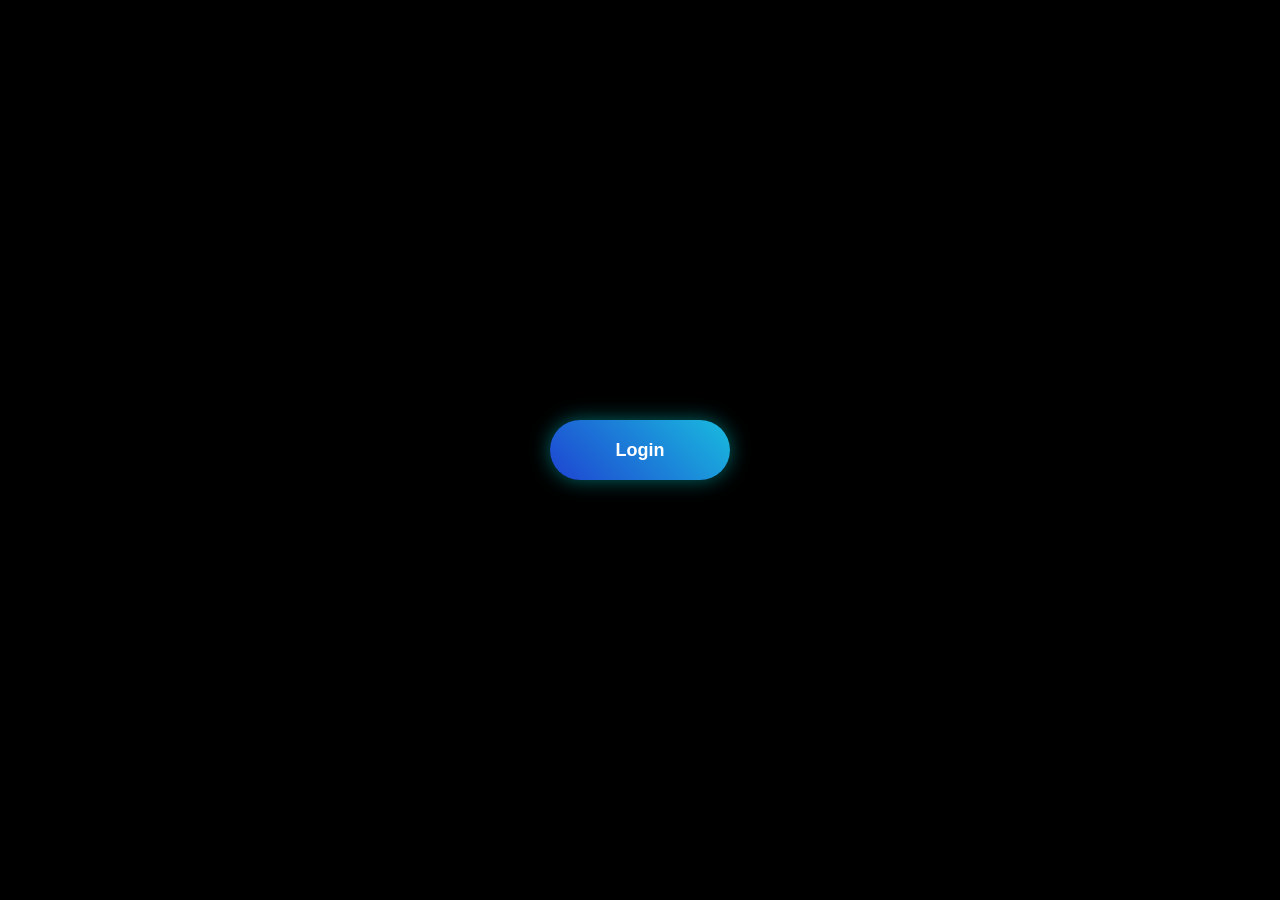
==== commit 0a2307ea: "Lời nhắn của bạn (Ví dụ: Thêm giao diện đăng nhập)" ====
--- a/index.html
+++ b/index.html
@@ -6,6 +6,11 @@
     <meta name="viewport" content="width=device-width, initial-scale=1.0">
     <link rel="stylesheet" href="style.css">
     <title>Document</title>
+    <script>
+        if (localStorage.getItem("loggedIn") !== "true") {
+            window.location.href = "login.html";
+        }
+    </script>
 
 </head>
 <body>
@@ -616,9 +621,19 @@
          <polyline class="st133" points="749.00262,464.39771 749.79279,461.56708 752.13806,463.33813 	"/>
      </g>
      </svg>
-     <button class="next-button" type="button" onclick="location.href='index1.html'">tiếp</button>
-     
-     
-     </section>
+      <div class="button-group">
+          <button class="next-button" type="button" onclick="location.href='index1.html'">tiếp</button>
+          <button class="matrix-button" type="button" onclick="location.href='index2.html'">matrix</button>
+      </div>
+      <button class="logout-btn" type="button" onclick="logout()">Đăng xuất</button>
+      
+      <script>
+          function logout() {
+              localStorage.removeItem("loggedIn");
+              localStorage.removeItem("username");
+              window.location.href = "login.html";
+          }
+      </script>
+      </section>
 </body>
 </html>
--- a/style.css
+++ b/style.css
@@ -3,675 +3,2134 @@
 
 
 body {
-    height: 100%;
-    width: 100%;
-    display: -webkit-box;
-    display: -ms-flexbox;
-    display: flex;
-    -webkit-box-orient: vertical;
-    -webkit-box-direction: normal;
-        -ms-flex-direction: column;
-            flex-direction: column;
-    -webkit-box-pack: center;
-        -ms-flex-pack: center;
-            justify-content: center;
-    -webkit-box-align: center;
-        -ms-flex-align: center;
-            align-items: center;
-    
-    background-color: #371B1B;
+  height: 100%;
+  width: 100%;
+  display: -webkit-box;
+  display: -ms-flexbox;
+  display: flex;
+  -webkit-box-orient: vertical;
+  -webkit-box-direction: normal;
+  -ms-flex-direction: column;
+  flex-direction: column;
+  -webkit-box-pack: center;
+  -ms-flex-pack: center;
+  justify-content: center;
+  -webkit-box-align: center;
+  -ms-flex-align: center;
+  align-items: center;
+
+  background-color: #371B1B;
+}
+
+section {
+  position: relative;
+  width: 100%;
+  height: 100%;
+}
+
+.button-group {
+  position: fixed;
+  left: 50%;
+  bottom: 3rem;
+  transform: translateX(-50%);
+  z-index: 9999;
+  display: flex;
+  gap: 1.2rem;
+  pointer-events: auto;
+}
+
+.next-button,
+.matrix-button {
+  padding: 0.95rem 2.2rem;
+  color: #ffffff;
+  border: none;
+  border-radius: 999px;
+  font-size: 1.05rem;
+  font-weight: 700;
+  letter-spacing: 0.08em;
+  cursor: pointer;
+  transition: transform 0.25s ease, box-shadow 0.25s ease, filter 0.25s ease;
+  text-decoration: none;
+  display: inline-flex;
+  align-items: center;
+  justify-content: center;
+}
+
+.next-button {
+  background: linear-gradient(135deg, #ff5c8a 0%, #ff9d5c 100%);
+  box-shadow: 0 18px 40px rgba(255, 92, 138, 0.24);
+}
+
+.matrix-button {
+  background: linear-gradient(135deg, #10b981 0%, #059669 100%);
+  box-shadow: 0 18px 40px rgba(16, 185, 129, 0.24);
+}
+
+.next-button:hover,
+.matrix-button:hover {
+  transform: scale(1.04);
+  filter: brightness(1.08);
+}
+
+.next-button:hover {
+  box-shadow: 0 24px 50px rgba(255, 92, 138, 0.32);
+}
+
+.matrix-button:hover {
+  box-shadow: 0 24px 50px rgba(16, 185, 129, 0.32);
+}
+
+.next-button:active,
+.matrix-button:active {
+  transform: scale(0.98);
+}
+
+svg {
+  position: fixed;
+  z-index: 900;
+  height: 90%;
+  width: 100%;
+  left: 0;
+  top: 5%;
+}
+
+
+.st0 {
+  display: none;
+}
+
+.st1 {
+  fill: #D16B59;
+}
+
+.st2 {
+  fill: #7C5565;
+}
+
+.st3 {
+  fill: #FFA88E;
+}
+
+.st4 {
+  fill: #AD373E;
+}
+
+.st5 {
+  fill: #C16A66;
+}
+
+.st6 {
+  fill: #FF7265;
+}
+
+.st7 {
+  fill: #FE857F;
+}
+
+.st8 {
+  fill: #E68C79;
+}
+
+.st9 {
+  fill: #FFA38F;
+}
+
+.st10 {
+  fill: #FF6D5B;
+}
+
+.st11 {
+  fill: #8A3941;
+}
+
+.st12 {
+  fill: #D46A60;
+}
+
+.st13 {
+  fill: #FF887D;
+}
+
+.st14 {
+  fill: #A24D5D;
+}
+
+.st15 {
+  fill: #F08F78;
+}
+
+.st16 {
+  fill: #C74D44;
+}
+
+.st17 {
+  fill: #FF9383;
+}
+
+.st18 {
+  fill: #FF8973;
+}
+
+.st19 {
+  fill: transparent;
+}
+
+.st20 {
+  fill: #FB827C;
+}
+
+.st21 {
+  fill: #FBAB97;
+}
+
+.st22 {
+  fill: #BE4349;
+}
+
+.st23 {
+  fill: #FFAA97;
+}
+
+.st24 {
+  fill: #8B2C1F;
+}
+
+.st25 {
+  fill: #962E28;
+}
+
+.st26 {
+  fill: #952C21;
+}
+
+.st27 {
+  fill: #97211B;
+}
+
+.st28 {
+  fill: #590F1a;
+}
+
+.st29 {
+  fill: #981A11;
+}
+
+.st30 {
+  fill: #590F1a;
+}
+
+.st31 {
+  fill: #981D0B;
+}
+
+.st32 {
+  fill: #CE3F41;
+}
+
+.st33 {
+  fill: #FE6D68;
+}
+
+.st34 {
+  fill: #DB574C;
+}
+
+.st35 {
+  fill: #8D333A;
+}
+
+.st36 {
+  fill: #AF434D;
+}
+
+.st37 {
+  fill: #9D3733;
+}
+
+.st38 {
+  fill: #80262C;
+}
+
+.st39 {
+  fill: #872B33;
+}
+
+.st40 {
+  fill: #942C24;
+}
+
+.st41 {
+  fill: #B9424A;
+}
+
+.st42 {
+  fill: #AB404C;
+}
+
+.st43 {
+  fill: #9F3F36;
+}
+
+.st44 {
+  fill: #FF6B60;
+}
+
+.st45 {
+  fill: #95343A;
+}
+
+.st46 {
+  fill: #FF6C69;
+}
+
+.st47 {
+  fill: #FF545A;
+}
+
+.st48 {
+  fill: #DD5051;
+}
+
+.st49 {
+  fill: #FF6666;
+}
+
+.st50 {
+  fill: #FF5D57;
+}
+
+.st51 {
+  fill: #FF9781;
+}
+
+.st52 {
+  fill: #FB806E;
+}
+
+.st53 {
+  fill: #C85B54;
+}
+
+.st54 {
+  fill: #C5353E;
+}
+
+.st55 {
+  fill: #87363D;
+}
+
+.st56 {
+  fill: #AA3F3F;
+}
+
+.st57 {
+  fill: #DE645B;
+}
+
+.st58 {
+  fill: #FF6158;
+}
+
+.st59 {
+  fill: #C54947;
+}
+
+.st60 {
+  fill: #9A4546;
+}
+
+.st61 {
+  fill: #7D3238;
+}
+
+.st62 {
+  fill: #A0564B;
+}
+
+.st63 {
+  fill: #9E363D;
+}
+
+.st64 {
+  fill: #C14A41;
+}
+
+.st65 {
+  fill: #FA9A84;
+}
+
+.st66 {
+  fill: #C07160;
+}
+
+.st67 {
+  fill: #7D3337;
+}
+
+.st68 {
+  fill: transparent;
+}
+
+.st69 {
+  fill: #FF7E6E;
+}
+
+.st70 {
+  fill: #FD6D62;
+}
+
+.st71 {
+  fill: #79231F;
+}
+
+.st72 {
+  fill: #E46864;
+}
+
+.st73 {
+  fill: #AD3F34;
+}
+
+.st74 {
+  fill: #371B1B;
+}
+
+.st75 {
+  fill: #C55449;
+}
+
+.st76 {
+  fill: #FF6B5A;
+}
+
+.st77 {
+  fill: #D65257;
+}
+
+.st78 {
+  fill: #FCB6A4;
+}
+
+.st79 {
+  fill: #EF7A63;
+}
+
+.st80 {
+  fill: #FF9D93;
+}
+
+.st81 {
+  fill: #E78366;
+}
+
+.st82 {
+  fill: #FF796D;
+}
+
+.st83 {
+  fill: #922B36;
+}
+
+.st84 {
+  fill: #7F020F;
+}
+
+.st85 {
+  fill: #84030D;
+}
+
+.st86 {
+  fill: #8D0C1C;
+}
+
+.st87 {
+  fill: #A20D13;
+}
+
+.st88 {
+  fill: #84010D;
+}
+
+.st89 {
+  fill: #970013;
+}
+
+.st90 {
+  fill: #951310;
+}
+
+.st91 {
+  fill: #8A070F;
+}
+
+.st92 {
+  fill: #9D0005;
+}
+
+.st93 {
+  fill: #950205;
+}
+
+.st94 {
+  fill: #8B1C1D;
+}
+
+.st95 {
+  fill: #F2493B;
+}
+
+.st96 {
+  fill: #7B0512;
+}
+
+.st97 {
+  fill: #7B242E;
+}
+
+.st98 {
+  fill: #D04D55;
+}
+
+.st99 {
+  fill: #E78973;
+}
+
+.st100 {
+  fill: #F55B57;
+}
+
+.st101 {
+  fill: #A30114;
+}
+
+.st102 {
+  fill: #7F1F20;
+}
+
+.st103 {
+  fill: #60151D;
+}
+
+.st104 {
+  fill: #761D1F;
+}
+
+.st105 {
+  fill: #5E1C1C;
+}
+
+.st106 {
+  fill: #810C10;
+}
+
+.st107 {
+  fill: #7B0206;
+}
+
+.st108 {
+  fill: #790005;
+}
+
+.st109 {
+  fill: #860003;
+}
+
+.st110 {
+  fill: #760514;
+}
+
+.st111 {
+  fill: #6D0305;
+}
+
+.st112 {
+  fill: #883934;
+}
+
+.st113 {
+  fill: #7F0007;
+}
+
+.st114 {
+  fill: #7C5565;
+}
+
+.st115 {
+  fill: #7C5565;
+}
+
+.st116 {
+  fill: #931218;
+}
+
+.st117 {
+  fill: #AC5446;
+}
+
+.st118 {
+  fill: #8A383A;
+}
+
+.st119 {
+  fill: #690103;
+}
+
+.st120 {
+  fill: #8F090C;
+}
+
+.st121 {
+  fill: #7C5565;
+}
+
+.st122 {
+  fill: #973130;
+}
+
+.st123 {
+  fill: #FF8474;
+}
+
+.st124 {
+  fill: #78020F;
+}
+
+.st125 {
+  fill: #71060A;
+}
+
+.st126 {
+  fill: #6B020B;
+}
+
+.st127 {
+  fill: #7D000E;
+}
+
+.st128 {
+  fill: #790002;
+}
+
+.st129 {
+  fill: #FF9685;
+}
+
+.st130 {
+  fill: #AB4B42;
+}
+
+.st131 {
+  fill: #863B3C;
+}
+
+.st132 {
+  fill: #FF8C72;
+}
+
+.st133 {
+  fill: #A7413C;
+}
+
+.st134 {
+  fill: #912922;
+}
+
+.st135 {
+  fill: #8B302A;
+}
+
+.st136 {
+  fill: #FE574F;
+}
+
+.st137 {
+  fill: #632229;
+}
+
+.st138 {
+  fill: #590F1a;
+}
+
+.st139 {
+  display: none;
+  fill: none;
+  stroke: transparent;
+  stroke-width: 2;
+  stroke-miterlimit: 10;
+}
+
+.st140 {
+  fill: #9A2920;
+}
+
+.st141 {
+  fill: #5C2328;
+}
+
+.st142 {
+  fill: #AC4A5A;
+}
+
+.st143 {
+  fill: #783438;
+}
+
+.st144 {
+  fill: #902A1F;
+}
+
+.st145 {
+  fill: #9E2E27;
+}
+
+.st146 {
+  fill: #FF6057;
+}
+
+.st147 {
+  fill: #A14037;
+}
+
+.st148 {
+  fill: #E26360;
+}
+
+.st149 {
+  fill: #FF5953;
+}
+
+.st150 {
+  fill: #FE5B4E;
+}
+
+.st151 {
+  fill: #FF826E;
+}
+
+.st152 {
+  fill: #9B1121;
+}
+
+.st153 {
+  fill: #CE464A;
+}
+
+.st154 {
+  fill: #C02935;
+}
+
+.st155 {
+  fill: #FF8376;
+}
+
+.st156 {
+  fill: #590F1a;
+}
+
+.st157 {
+  fill: #AB3A2F;
+}
+
+.st158 {
+  fill: #CC4E4D;
+}
+
+.st159 {
+  fill: #C62334;
+}
+
+.st160 {
+  fill: #9E283C;
+}
+
+.st161 {
+  fill: #BE0E30;
+}
+
+.st162 {
+  fill: #B21128;
+}
+
+.st163 {
+  fill: #C92130;
+}
+
+.st164 {
+  fill: #A40C19;
+}
+
+.st165 {
+  fill: #AC1B2D;
+}
+
+.st166 {
+  fill: #FF464E;
+}
+
+.st167 {
+  fill: #D1363D;
+}
+
+.st168 {
+  fill: #C12238;
+}
+
+.st169 {
+  fill: #B01C2A;
+}
+
+.st170 {
+  fill: #D53840;
+}
+
+.st171 {
+  fill: #BA6B5A;
+}
+
+.st172 {
+  fill: #E8857E;
+}
+
+.st173 {
+  fill: #703E34;
+}
+
+.st174 {
+  fill: #B96353;
+}
+
+.st175 {
+  fill: #B35F59;
+}
+
+.st176 {
+  fill: #8A4841;
+}
+
+.st177 {
+  fill: #B44A4E;
+}
+
+.st178 {
+  fill: #DD6A56;
+}
+
+.st179 {
+  fill: #FF8778;
+}
+
+.st180 {
+  fill: #D27264;
+}
+
+.st181 {
+  fill: #E68271;
+}
+
+.st182 {
+  fill: #AE3D4C;
+}
+
+.st183 {
+  fill: #C64048;
+}
+
+.st184 {
+  fill: #7C5565;
+}
+
+.st185 {
+  fill: #E85954;
+}
+
+.st186 {
+  fill: #7C5565;
+}
+
+.st187 {
+  fill: #F26C5F;
+}
+
+.st188 {
+  fill: #CF4B4D;
+}
+
+.st189 {
+  fill: #B1271C;
+}
+
+.st190 {
+  fill: #962E28;
+}
+
+.st191 {
+  fill: #96332D;
+}
+
+.st192 {
+  fill: transparent;
+}
+
+.st193 {
+  fill: #92353D;
+}
+
+.st194 {
+  fill: #99000A;
+}
+
+.st195 {
+  fill: #9C0E10;
+}
+
+.st196 {
+  fill: #601E26;
+}
+
+.st197 {
+  fill: #863127;
+}
+
+.st198 {
+  fill: #A93B46;
+}
+
+.st199 {
+  fill: #A14B49;
+}
+
+.st200 {
+  fill: #853435;
+}
+
+.st201 {
+  fill: #7C5565;
+}
+
+.st202 {
+  fill: #5D1D22;
+}
+
+.st203 {
+  fill: #80535C;
+}
+
+.st204 {
+  fill: #590F1a;
+}
+
+.st205 {
+  fill: #79292E;
+}
+
+.st206 {
+  fill: #8B4044;
+}
+
+.st207 {
+  fill: #742326;
+}
+
+.st208 {
+  fill: #74252A;
+}
+
+.st209 {
+  fill: #892523;
+}
+
+.st210 {
+  fill: #9C1817;
+}
+
+.st211 {
+  fill: #4B1016;
+}
+
+.st212 {
+  fill: #D45A4F;
+}
+
+.st213 {
+  fill: #4D141C;
+}
+
+.st214 {
+  fill: #7B181C;
+}
+
+.st215 {
+  fill: #852A20;
+}
+
+.st216 {
+  fill: #C43538;
+}
+
+.st217 {
+  fill: #922725;
+}
+
+.st218 {
+  fill: #890A13;
+}
+
+.st219 {
+  fill: #E7433E;
+}
+
+.st220 {
+  fill: #AE3240;
+}
+
+.st221 {
+  fill: #771A1E;
+}
+
+.st222 {
+  fill: #8B0210;
+}
+
+.st223 {
+  fill: #6F090A;
+}
+
+.st224 {
+  fill: #7E0007;
+}
+
+.st225 {
+  fill: #680703;
+}
+
+.st226 {
+  fill: #821113;
+}
+
+.st227 {
+  fill: transparent;
+}
+
+.st228 {
+  fill: #700800;
+}
+
+.st229 {
+  fill: #760708;
+}
+
+.st230 {
+  fill: #73060B;
+}
+
+.st231 {
+  fill: #590904;
+}
+
+.st232 {
+  fill: #7C5565;
+}
+
+.st233 {
+  fill: #7C5565;
+}
+
+.st234 {
+  fill: #C74D50;
+}
+
+.st235 {
+  fill: #6F282A;
+}
+
+.st236 {
+  fill: #7C5565;
+}
+
+.st237 {
+  fill: #EB4B49;
+}
+
+.st238 {
+  fill: #A0303C;
+}
+
+.st239 {
+  fill: #F65350;
+}
+
+.st240 {
+  fill: #E15853;
+}
+
+.st241 {
+  fill: #7C5565;
+}
+
+.st242 {
+  fill: #6B4957;
+}
+
+.st243 {
+  fill: #E94945;
+}
+
+.st244 {
+  fill: #C13E43;
+}
+
+.st245 {
+  fill: #FA5443;
+}
+
+.st246 {
+  fill: #D63937;
+}
+
+.st247 {
+  fill: #FD6D5F;
+}
+
+.st248 {
+  fill: #D15A49;
+}
+
+.st249 {
+  fill: #C03937;
+}
+
+.st250 {
+  fill: #C15050;
+}
+
+.st251 {
+  fill: #FF8F7F;
+}
+
+.st252 {
+  fill: #DC4434;
+}
+
+.st253 {
+  fill: #87000A;
+}
+
+.st254 {
+  fill: #760D18;
+}
+
+.st255 {
+  fill: #C62D29;
+}
+
+.st256 {
+  fill: #F65146;
+}
+
+.st257 {
+  fill: #84151A;
+}
+
+.st258 {
+  fill: #FF4B51;
+}
+
+.st259 {
+  fill: #FF6B5F;
+}
+
+.st260 {
+  fill: #FF7373;
+}
+
+.st261 {
+  fill: #DD4145;
+}
+
+.st262 {
+  fill: #AC162C;
+}
+
+.st263 {
+  fill: #BC232B;
+}
+
+.st264 {
+  fill: #B80013;
+}
+
+.st265 {
+  fill: #8F0A1B;
+}
+
+.st266 {
+  fill: #B71E2B;
+}
+
+.st267 {
+  fill: #E75B4D;
+}
+
+.st268 {
+  fill: #C96459;
+}
+
+.st269 {
+  fill: #FF7A74;
+}
+
+.st270 {
+  fill: #EF5E54;
+}
+
+.st271 {
+  fill: #FF5348;
+}
+
+.st272 {
+  fill: #921F21;
+}
+
+.st273 {
+  fill: #8E2329;
+}
+
+.st274 {
+  fill: #691D24;
+}
+
+.st275 {
+  fill: #8F1520;
+}
+
+.st276 {
+  fill: #7E222B;
+}
+
+.st277 {
+  fill: #871C23;
+}
+
+.st278 {
+  fill: transparent;
+}
+
+.st279 {
+  fill: #AB2F37;
+}
+
+.st280 {
+  fill: #82242E;
+}
+
+.st281 {
+  fill: #670F1A;
+}
+
+.st282 {
+  fill: #FE796B;
+}
+
+.st283 {
+  fill: #FF8273;
+}
+
+.st284 {
+  fill: #FE7971;
+}
+
+.st285 {
+  fill: #841E21;
+}
+
+.st286 {
+  fill: #994A53;
+}
+
+.st287 {
+  fill: #7E3334;
+}
+
+.st288 {
+  fill: #B0433D;
+}
+
+.st289 {
+  fill: #BA5568;
+}
+
+.st290 {
+  fill: #901411;
+}
+
+.st291 {
+  fill: #9B1C21;
+}
+
+.st292 {
+  fill: #C43437;
+}
+
+.st293 {
+  fill: #942223;
+}
+
+.st294 {
+  fill: #A22635;
+}
+
+.st295 {
+  fill: #932729;
+}
+
+.st296 {
+  fill: #941325;
+}
+
+.st297 {
+  fill: #C03D49;
+}
+
+.st298 {
+  fill: #B33D50;
+}
+
+.st299 {
+  fill: #72101B;
+}
+
+.st300 {
+  fill: #9C1221;
+}
+
+.st301 {
+  fill: #371B1B;
+}
+
+.st302 {
+  fill: #AB1D29;
+}
+
+.st303 {
+  fill: #541017;
+}
+
+.st304 {
+  fill: #D73340;
+}
+
+.st305 {
+  fill: #B71E2E;
+}
+
+.st306 {
+  fill: #C53943;
+}
+
+.st307 {
+  fill: #AC2745;
+}
+
+.st308 {
+  fill: #A63B49;
+}
+
+.st309 {
+  fill: #BF2B3B;
+}
+
+.st310 {
+  fill: #B50325;
+}
+
+.st311 {
+  fill: #93090F;
+}
+
+.st312 {
+  fill: #AA1E20;
+}
+
+.st313 {
+  fill: #8D000D;
+}
+
+.st314 {
+  fill: #7C000A;
+}
+
+.st315 {
+  fill: #893530;
+}
+
+.st316 {
+  fill: #87091E;
+}
+
+.st317 {
+  fill: #77000F;
+}
+
+.st318 {
+  fill: #A31119;
+}
+
+.st319 {
+  fill: #7F161C;
+}
+
+.st320 {
+  fill: #A1122B;
+}
+
+.st321 {
+  fill: #AA1226;
+}
+
+.st322 {
+  fill: #FA5055;
+}
+
+.st323 {
+  fill: #9C1528;
+}
+
+.st324 {
+  fill: #FE6466;
+}
+
+.st325 {
+  fill: #860B12;
+}
+
+.st326 {
+  fill: #810515;
+}
+
+.st327 {
+  fill: #88211B;
+}
+
+.st328 {
+  fill: #590F1a;
+}
+
+/*vein*/
+.st329 {
+  fill: #951528;
+}
+
+.st330 {
+  fill: #3A181E;
+}
+
+.st331 {
+  fill: #932923;
+}
+
+.st332 {
+  fill: #7C5565;
+}
+
+.st333 {
+  fill: #9D4640;
+}
+
+.st334 {
+  fill: #9C4445;
+}
+
+.st335 {
+  fill: #A3252C;
+}
+
+.st336 {
+  fill: #7C5565;
+}
+
+.st337 {
+  fill: #A33238;
+}
+
+.st338 {
+  fill: #B74145;
+}
+
+.st339 {
+  fill: #FF9E95;
+}
+
+.st340 {
+  fill: #8C352D;
+}
+
+.st341 {
+  fill: #A97155;
+}
+
+.st342 {
+  fill: #933F35;
+}
+
+.st343 {
+  fill: #C57464;
+}
+
+.st344 {
+  fill: #E09E88;
+}
+
+.st345 {
+  fill: #904430;
+}
+
+.st346 {
+  fill: #FB6F67;
+}
+
+.st347 {
+  fill: #FF5049;
+}
+
+.st348 {
+  fill: #CF2D39;
+}
+
+.st349 {
+  fill: #BE2D3A;
+}
+
+.st350 {
+  fill: #A5151D;
+}
+
+.st351 {
+  fill: #931F15;
+}
+
+.st352 {
+  fill: #C3323F;
+}
+
+.st353 {
+  fill: #7C0D1F;
+}
+
+.st354 {
+  fill: #371B1B;
+}
+
+.st355 {
+  fill: none;
+}
+
+
+.low-poly {
+  z-index: 200;
+  -webkit-transform-origin: center;
+  transform-origin: center;
+  -webkit-animation: pulse-grow-main 0s ease-in-out 4s infinite alternate;
+  animation: pulse-grow-main 0s ease-in-out 4s infinite alternate;
+  /* 0.8*/
+  opacity: 1;
+}
+
+
+.low-poly * {
+  -webkit-animation: fill-ani 2s ease-in 3s backwards, pulse-grow-main 2.5s ease-out 4s infinite alternate;
+  animation: fill-ani 2s ease-in 3s backwards, pulse-grow-main 0s ease-out 0s infinite alternate;
+  stroke: transparent;
+  stroke-width: 1px;
+  fill-opacity: 1;
+  stroke-dasharray: 2000;
+  stroke-dashoffset: 0;
+  transform-origin: 50%;
+
+}
+
+@-webkit-keyframes fill-ani {
+  from {
+    fill-opacity: 0;
+    stroke: #931F15;
+    stroke-width: 1px;
+    stroke-dashoffset: 2000;
   }
-  
-  section {
-    position: relative;
-    width: 100%;
-    height: 100%; 
+}
+
+@keyframes fill-ani {
+  from {
+    fill-opacity: 0;
+    stroke: #931F15;
+    stroke-width: 1px;
+    stroke-dashoffset: 2000;
   }
-  
-  .next-button {
-    position: fixed;
-    left: 50%;
-    bottom: 3rem;
-    transform: translateX(-50%);
-    z-index: 9999;
-    padding: 0.95rem 2.2rem;
-    background: linear-gradient(135deg, #ff5c8a 0%, #ff9d5c 100%);
-    color: #ffffff;
-    border: none;
-    border-radius: 999px;
-    font-size: 1.05rem;
-    font-weight: 700;
-    letter-spacing: 0.08em;
-    cursor: pointer;
-    box-shadow: 0 18px 40px rgba(0, 0, 0, 0.24);
-    transition: transform 0.25s ease, box-shadow 0.25s ease, filter 0.25s ease;
-    pointer-events: auto;
+}
+
+/* TOP RIGHT */
+.st24,
+.st25,
+.st26,
+.st27,
+.st29,
+.st31,
+.st37,
+.st40,
+.st43,
+.st112,
+.st130,
+.st133,
+.st134,
+.st135,
+.st140,
+.st144,
+.st145,
+.st147,
+.st157,
+.st189,
+.st190,
+.st191,
+.st197,
+.st340,
+.st341,
+.st342,
+.st343,
+.st344,
+.st345 {
+  -webkit-transform-origin: center;
+  transform-origin: center;
+
+  -webkit-animation: fill-ani 2s ease-in 2.5s backwards, pulse-grow-top .5s ease-in-out 3.5s infinite alternate;
+
+  animation: fill-ani 2s ease-in 2.5s backwards, pulse-grow-top .5s ease-in-out 3.5s infinite alternate;
+  display: block;
+
+}
+
+.st190 {
+
+  -webkit-animation: fill-ani 2s ease-in 2.5s backwards, pulse-grow-top-192 .5s ease-in-out 3.5s infinite alternate;
+
+  animation: fill-ani 2s ease-in 2.5s backwards, pulse-grow-top-192 .5s ease-in-out 3.5s infinite alternate;
+}
+
+/* TOP RIGHT */
+
+
+/* TOP LEFT */
+.st94,
+.st102,
+.st104,
+.st209,
+.st215,
+.st216,
+.st217,
+.st221,
+.st254,
+.st257,
+.st272,
+.st273,
+.st274,
+.st275,
+.st276,
+.st277,
+.st279,
+.st280,
+.st281,
+.st285,
+.st290,
+.st291,
+.st292,
+.st293,
+.st295,
+.st299,
+.st312,
+.st319,
+.st325,
+.st327,
+.st331,
+.st335 {
+
+  -webkit-transform-origin: center;
+  transform-origin: center;
+
+  -webkit-animation: fill-ani 2s ease-in 2s backwards, pulse-grow-top .5s ease-in-out 3s infinite alternate;
+
+  animation: fill-ani 2s ease-in 2s backwards, pulse-grow-top .5s ease-in-out 3s infinite alternate;
+  display: block;
+}
+
+/* TOP LEFT */
+
+
+/* BOTTOM */
+.st84,
+.st85,
+.st86,
+.st87,
+.st88,
+.st89,
+.st90,
+.st91,
+.st92,
+.st93,
+.st96,
+.st106,
+.st107,
+.st108,
+.st109,
+.st110,
+.st111,
+.st113,
+.st116,
+.st119,
+.st120,
+.st122,
+.st124,
+.st125,
+.st126,
+.st127,
+.st128,
+.st152,
+.st154,
+.st159,
+.st160,
+.st161,
+.st162,
+.st163,
+.st164,
+.st165,
+.st168,
+.st169,
+.st194,
+.st195,
+.st210,
+.st212,
+.st214,
+.st218,
+.st220,
+.st222,
+.st223,
+.st224,
+.st225,
+.st226,
+.st228,
+.st229,
+.st230,
+.st231,
+.st253,
+.st262,
+.st263,
+.st264,
+.st265,
+.st266,
+.st289,
+.st294,
+.st296,
+.st297,
+.st298,
+.st300,
+.st302,
+.st304,
+.st305,
+.st306,
+.st307,
+.st308,
+.st309,
+.st310,
+.st311,
+.st313,
+.st314,
+.st316,
+.st317,
+.st318,
+.st320,
+.st321,
+.st322,
+.st323,
+.st326,
+.st329,
+.st349,
+.st350,
+.st351,
+.st352,
+.st353 {
+  -webkit-transform-origin: center;
+  transform-origin: center;
+
+  -webkit-animation: fill-ani 2s ease-in 3s backwards, pulse-grow-bottom .5s ease-in-out 3s infinite alternate;
+
+  animation: fill-ani 2s ease-in 3s backwards, pulse-grow-bottom .5s ease-in-out 3s infinite alternate;
+  display: block;
+}
+
+/* BOTTOM */
+
+
+
+/* Pulse Grow */
+
+
+
+@-webkit-keyframes pulse-grow-main {
+  to {
+    -webkit-transform: scale(.996);
+    transform: scale(.996);
+
   }
-  .next-button:hover {
-    transform: translateX(-50%) scale(1.04);
-    box-shadow: 0 24px 50px rgba(0, 0, 0, 0.28);
-    filter: brightness(1.05);
+}
+
+
+
+@keyframes pulse-grow-main {
+  to {
+
+    -webkit-transform: scale(.996);
+    transform: scale(.996);
+
   }
-  .next-button:active {
-    transform: translateX(-50%) scale(0.98);
+}
+
+
+@-webkit-keyframes pulse-grow-top-192 {
+  to {
+    -webkit-transform: scale(1.04);
+    transform: scale(1.04);
+
   }
-  
-  svg {
-    position: fixed;
-    z-index: 900;
-    height: 90%;
-    width: 100%;
-    left: 0;
-    top: 5%;
+}
+
+@keyframes pulse-grow-top-192 {
+  to {
+    -webkit-transform: scale(1.04);
+    transform: scale(1.04);
+
   }
-  
-  
-  .st0{display:none;}
-      .st1{fill:#D16B59;}
-      .st2{fill:#7C5565;}
-      .st3{fill:#FFA88E;}
-      .st4{fill:#AD373E;}
-      .st5{fill:#C16A66;}
-      .st6{fill:#FF7265;}
-      .st7{fill:#FE857F;}
-      .st8{fill:#E68C79;}
-      .st9{fill:#FFA38F;}
-      .st10{fill:#FF6D5B;}
-      .st11{fill:#8A3941;}
-      .st12{fill:#D46A60;}
-      .st13{fill:#FF887D;}
-      .st14{fill:#A24D5D;}
-      .st15{fill:#F08F78;}
-      .st16{fill:#C74D44;}
-      .st17{fill:#FF9383;}
-      .st18{fill:#FF8973;}
-      .st19{fill:transparent;}
-      .st20{fill:#FB827C;}
-      .st21{fill:#FBAB97;}
-      .st22{fill:#BE4349;}
-      .st23{fill:#FFAA97;}
-      .st24{fill:#8B2C1F;}
-      .st25{fill:#962E28;}
-      .st26{fill:#952C21;}
-      .st27{fill:#97211B;}
-      .st28{fill:#590F1a;}
-      .st29{fill:#981A11;}
-      .st30{fill:#590F1a;}
-      .st31{fill:#981D0B;}
-      .st32{fill:#CE3F41;}
-      .st33{fill:#FE6D68;}
-      .st34{fill:#DB574C;}
-      .st35{fill:#8D333A;}
-      .st36{fill:#AF434D;}
-      .st37{fill:#9D3733;}
-      .st38{fill:#80262C;}
-      .st39{fill:#872B33;}
-      .st40{fill:#942C24;}
-      .st41{fill:#B9424A;}
-      .st42{fill:#AB404C;}
-      .st43{fill:#9F3F36;}
-      .st44{fill:#FF6B60;}
-      .st45{fill:#95343A;}
-      .st46{fill:#FF6C69;}
-      .st47{fill:#FF545A;}
-      .st48{fill:#DD5051;}
-      .st49{fill:#FF6666;}
-      .st50{fill:#FF5D57;}
-      .st51{fill:#FF9781;}
-      .st52{fill:#FB806E;}
-      .st53{fill:#C85B54;}
-      .st54{fill:#C5353E;}
-      .st55{fill:#87363D;}
-      .st56{fill:#AA3F3F;}
-      .st57{fill:#DE645B;}
-      .st58{fill:#FF6158;}
-      .st59{fill:#C54947;}
-      .st60{fill:#9A4546;}
-      .st61{fill:#7D3238;}
-      .st62{fill:#A0564B;}
-      .st63{fill:#9E363D;}
-      .st64{fill:#C14A41;}
-      .st65{fill:#FA9A84;}
-      .st66{fill:#C07160;}
-      .st67{fill:#7D3337;}
-      .st68{fill:transparent;}
-      .st69{fill:#FF7E6E;}
-      .st70{fill:#FD6D62;}
-      .st71{fill:#79231F;}
-      .st72{fill:#E46864;}
-      .st73{fill:#AD3F34;}
-      .st74{fill:#371B1B;}
-      .st75{fill:#C55449;}
-      .st76{fill:#FF6B5A;}
-      .st77{fill:#D65257;}
-      .st78{fill:#FCB6A4;}
-      .st79{fill:#EF7A63;}
-      .st80{fill:#FF9D93;}
-      .st81{fill:#E78366;}
-      .st82{fill:#FF796D;}
-      .st83{fill:#922B36;}
-      .st84{fill:#7F020F;}
-      .st85{fill:#84030D;}
-      .st86{fill:#8D0C1C;}
-      .st87{fill:#A20D13;}
-      .st88{fill:#84010D;}
-      .st89{fill:#970013;}
-      .st90{fill:#951310;}
-      .st91{fill:#8A070F;}
-      .st92{fill:#9D0005;}
-      .st93{fill:#950205;}
-      .st94{fill:#8B1C1D;}
-      .st95{fill:#F2493B;}
-      .st96{fill:#7B0512;}
-      .st97{fill:#7B242E;}
-      .st98{fill:#D04D55;}
-      .st99{fill:#E78973;}
-      .st100{fill:#F55B57;}
-      .st101{fill:#A30114;}
-      .st102{fill:#7F1F20;}
-      .st103{fill:#60151D;}
-      .st104{fill:#761D1F;}
-      .st105{fill:#5E1C1C;}
-      .st106{fill:#810C10;}
-      .st107{fill:#7B0206;}
-      .st108{fill:#790005;}
-      .st109{fill:#860003;}
-      .st110{fill:#760514;}
-      .st111{fill:#6D0305;}
-      .st112{fill:#883934;}
-      .st113{fill:#7F0007;}
-      .st114{fill:#7C5565;}
-      .st115{fill:#7C5565;}
-      .st116{fill:#931218;}
-      .st117{fill:#AC5446;}
-      .st118{fill:#8A383A;}
-      .st119{fill:#690103;}
-      .st120{fill:#8F090C;}
-      .st121{fill:#7C5565;}
-      .st122{fill:#973130;}
-      .st123{fill:#FF8474;}
-      .st124{fill:#78020F;}
-      .st125{fill:#71060A;}
-      .st126{fill:#6B020B;}
-      .st127{fill:#7D000E;}
-      .st128{fill:#790002;}
-      .st129{fill:#FF9685;}
-      .st130{fill:#AB4B42;}
-      .st131{fill:#863B3C;}
-      .st132{fill:#FF8C72;}
-      .st133{fill:#A7413C;}
-      .st134{fill:#912922;}
-      .st135{fill:#8B302A;}
-      .st136{fill:#FE574F;}
-      .st137{fill:#632229;}
-      .st138{fill:#590F1a;}
-      .st139{display: none; fill:none;stroke:transparent;stroke-width:2;stroke-miterlimit:10;}
-      .st140{fill:#9A2920;}
-      .st141{fill:#5C2328;}
-      .st142{fill:#AC4A5A;}
-      .st143{fill:#783438;}
-      .st144{fill:#902A1F;}
-      .st145{fill:#9E2E27;}
-      .st146{fill:#FF6057;}
-      .st147{fill:#A14037;}
-      .st148{fill:#E26360;}
-      .st149{fill:#FF5953;}
-      .st150{fill:#FE5B4E;}
-      .st151{fill:#FF826E;}
-      .st152{fill:#9B1121;}
-      .st153{fill:#CE464A;}
-      .st154{fill:#C02935;}
-      .st155{fill:#FF8376;}
-      .st156{fill:#590F1a;}
-      .st157{fill:#AB3A2F;}
-      .st158{fill:#CC4E4D;}
-      .st159{fill:#C62334;}
-      .st160{fill:#9E283C;}
-      .st161{fill:#BE0E30;}
-      .st162{fill:#B21128;}
-      .st163{fill:#C92130;}
-      .st164{fill:#A40C19;}
-      .st165{fill:#AC1B2D;}
-      .st166{fill:#FF464E;}
-      .st167{fill:#D1363D;}
-      .st168{fill:#C12238;}
-      .st169{fill:#B01C2A;}
-      .st170{fill:#D53840;}
-      .st171{fill:#BA6B5A;}
-      .st172{fill:#E8857E;}
-      .st173{fill:#703E34;}
-      .st174{fill:#B96353;}
-      .st175{fill:#B35F59;}
-      .st176{fill:#8A4841;}
-      .st177{fill:#B44A4E;}
-      .st178{fill:#DD6A56;}
-      .st179{fill:#FF8778;}
-      .st180{fill:#D27264;}
-      .st181{fill:#E68271;}
-      .st182{fill:#AE3D4C;}
-      .st183{fill:#C64048;}
-      .st184{fill:#7C5565;}
-      .st185{fill:#E85954;}
-      .st186{fill:#7C5565;}
-      .st187{fill:#F26C5F;}
-      .st188{fill:#CF4B4D;}
-      .st189{fill:#B1271C;}
-      .st190{fill:#962E28;}
-      .st191{fill:#96332D;}
-      .st192{fill:transparent;}
-      .st193{fill:#92353D;}
-      .st194{fill:#99000A;}
-      .st195{fill:#9C0E10;}
-      .st196{fill:#601E26;}
-      .st197{fill:#863127;}
-      .st198{fill:#A93B46;}
-      .st199{fill:#A14B49;}
-      .st200{fill:#853435;}
-      .st201{fill:#7C5565;}
-      .st202{fill:#5D1D22;}
-      .st203{fill:#80535C;}
-      .st204{fill:#590F1a;}
-      .st205{fill:#79292E;}
-      .st206{fill:#8B4044;}
-      .st207{fill:#742326;}
-      .st208{fill:#74252A;}
-      .st209{fill:#892523;}
-      .st210{fill:#9C1817;}
-      .st211{fill:#4B1016;}
-      .st212{fill:#D45A4F;}
-      .st213{fill:#4D141C;}
-      .st214{fill:#7B181C;}
-      .st215{fill:#852A20;}
-      .st216{fill:#C43538;}
-      .st217{fill:#922725;}
-      .st218{fill:#890A13;}
-      .st219{fill:#E7433E;}
-      .st220{fill:#AE3240;}
-      .st221{fill:#771A1E;}
-      .st222{fill:#8B0210;}
-      .st223{fill:#6F090A;}
-      .st224{fill:#7E0007;}
-      .st225{fill:#680703;}
-      .st226{fill:#821113;}
-      .st227{fill:transparent;}
-      .st228{fill:#700800;}
-      .st229{fill:#760708;}
-      .st230{fill:#73060B;}
-      .st231{fill:#590904;}
-      .st232{fill:#7C5565;}
-      .st233{fill:#7C5565;}
-      .st234{fill:#C74D50;}
-      .st235{fill:#6F282A;}
-      .st236{fill:#7C5565;}
-      .st237{fill:#EB4B49;}
-      .st238{fill:#A0303C;}
-      .st239{fill:#F65350;}
-      .st240{fill:#E15853;}
-      .st241{fill:#7C5565;}
-      .st242{fill:#6B4957;}
-      .st243{fill:#E94945;}
-      .st244{fill:#C13E43;}
-      .st245{fill:#FA5443;}
-      .st246{fill:#D63937;}
-      .st247{fill:#FD6D5F;}
-      .st248{fill:#D15A49;}
-      .st249{fill:#C03937;}
-      .st250{fill:#C15050;}
-      .st251{fill:#FF8F7F;}
-      .st252{fill:#DC4434;}
-      .st253{fill:#87000A;}
-      .st254{fill:#760D18;}
-      .st255{fill:#C62D29;}
-      .st256{fill:#F65146;}
-      .st257{fill:#84151A;}
-      .st258{fill:#FF4B51;}
-      .st259{fill:#FF6B5F;}
-      .st260{fill:#FF7373;}
-      .st261{fill:#DD4145;}
-      .st262{fill:#AC162C;}
-      .st263{fill:#BC232B;}
-      .st264{fill:#B80013;}
-      .st265{fill:#8F0A1B;}
-      .st266{fill:#B71E2B;}
-      .st267{fill:#E75B4D;}
-      .st268{fill:#C96459;}
-      .st269{fill:#FF7A74;}
-      .st270{fill:#EF5E54;}
-      .st271{fill:#FF5348;}
-      .st272{fill:#921F21;}
-      .st273{fill:#8E2329;}
-      .st274{fill:#691D24;}
-      .st275{fill:#8F1520;}
-      .st276{fill:#7E222B;}
-      .st277{fill:#871C23;}
-      .st278{fill:transparent;}
-      .st279{fill:#AB2F37;}
-      .st280{fill:#82242E;}
-      .st281{fill:#670F1A;}
-      .st282{fill:#FE796B;}
-      .st283{fill:#FF8273;}
-      .st284{fill:#FE7971;}
-      .st285{fill:#841E21;}
-      .st286{fill:#994A53;}
-      .st287{fill:#7E3334;}
-      .st288{fill:#B0433D;}
-      .st289{fill:#BA5568;}
-      .st290{fill:#901411;}
-      .st291{fill:#9B1C21;}
-      .st292{fill:#C43437;}
-      .st293{fill:#942223;}
-      .st294{fill:#A22635;}
-      .st295{fill:#932729;}
-      .st296{fill:#941325;}
-      .st297{fill:#C03D49;}
-      .st298{fill:#B33D50;}
-      .st299{fill:#72101B;}
-      .st300{fill:#9C1221;}
-      .st301{fill:#371B1B;}
-      .st302{fill:#AB1D29;}
-      .st303{fill:#541017;}
-      .st304{fill:#D73340;}
-      .st305{fill:#B71E2E;}
-      .st306{fill:#C53943;}
-      .st307{fill:#AC2745;}
-      .st308{fill:#A63B49;}
-      .st309{fill:#BF2B3B;}
-      .st310{fill:#B50325;}
-      .st311{fill:#93090F;}
-      .st312{fill:#AA1E20;}
-      .st313{fill:#8D000D;}
-      .st314{fill:#7C000A;}
-      .st315{fill:#893530;}
-      .st316{fill:#87091E;}
-      .st317{fill:#77000F;}
-      .st318{fill:#A31119;}
-      .st319{fill:#7F161C;}
-      .st320{fill:#A1122B;}
-      .st321{fill:#AA1226;}
-      .st322{fill:#FA5055;}
-      .st323{fill:#9C1528;}
-      .st324{fill:#FE6466;}
-      .st325{fill:#860B12;}
-      .st326{fill:#810515;}
-      .st327{fill:#88211B;}
-      .st328{fill:#590F1a;} /*vein*/
-      .st329{fill:#951528;}
-      .st330{fill:#3A181E;}
-      .st331{fill:#932923;}
-      .st332{fill:#7C5565;}
-      .st333{fill:#9D4640;}
-      .st334{fill:#9C4445;}
-      .st335{fill:#A3252C;}
-      .st336{fill:#7C5565;}
-      .st337{fill:#A33238;}
-      .st338{fill:#B74145;}
-      .st339{fill:#FF9E95;}
-      .st340{fill:#8C352D;}
-      .st341{fill:#A97155;}
-      .st342{fill:#933F35;}
-      .st343{fill:#C57464;}
-      .st344{fill:#E09E88;}
-      .st345{fill:#904430;}
-      .st346{fill:#FB6F67;}
-      .st347{fill:#FF5049;}
-      .st348{fill:#CF2D39;}
-      .st349{fill:#BE2D3A;}
-      .st350{fill:#A5151D;}
-      .st351{fill:#931F15;}
-      .st352{fill:#C3323F;}
-      .st353{fill:#7C0D1F;}
-      .st354{fill:#371B1B;}
-      .st355{fill:none;}
-  
-  
-   .low-poly {
-    z-index: 200;
-    -webkit-transform-origin: center;
-            transform-origin: center;
-  -webkit-animation: pulse-grow-main 0s ease-in-out 4s infinite alternate;
-            animation: pulse-grow-main 0s ease-in-out 4s infinite alternate; /* 0.8*/
+}
+
+
+
+
+@-webkit-keyframes pulse-grow-top {
+  to {
+    -webkit-transform: scale(1.09);
+    transform: scale(1.09);
+
+  }
+}
+
+
+
+
+@keyframes pulse-grow-top {
+  to {
+    -webkit-transform: scale(1.09);
+    transform: scale(1.09);
+
+  }
+}
+
+@-webkit-keyframes pulse-grow-bottom {
+  to {
+    -webkit-transform: scale(1.09);
+    transform: scale(1.09);
+
+  }
+}
+
+@keyframes pulse-grow-bottom {
+  to {
+    -webkit-transform: scale(1.09);
+    transform: scale(1.09);
+
+  }
+}
+
+
+@-webkit-keyframes opacity {
+  from {
+    stroke: transparent;
+    stroke-width: 1px;
+    fill-opacity: 0;
+    stroke-dasharray: 2000;
+    stroke-dashoffset: 0;
+  }
+}
+
+
+@keyframes opacity {
+  from {
+    stroke: transparent;
+    stroke-width: 1px;
+    fill-opacity: 0;
+    stroke-dasharray: 2000;
+    stroke-dashoffset: 0;
+  }
+}
+
+.st211 {
+  stroke: transparent;
+  stroke-width: 1px;
+  fill-opacity: 1;
+  stroke-dasharray: 2000;
+  stroke-dashoffset: 0;
+  -webkit-animation: opacity 2s ease-in 3s backwards;
+  animation: opacity 2s ease-in 3s backwards;
+
+}
+
+.st328 {
+  stroke: transparent;
+  stroke-width: 1px;
+  fill-opacity: 1;
+  stroke-dasharray: 2000;
+  stroke-dashoffset: 0;
+  -webkit-animation: opacity 2s ease-in 3s backwards;
+  animation: opacity 2s ease-in 3s backwards;
+}
+
+.st146,
+.st167 {
+
+  -webkit-transform: scale(1.1);
+
+  transform: scale(1.1);
+  -webkit-transform-origin: center;
+  transform-origin: center;
+  -webkit-animation: fill-ani 2s ease-in 3s backwards;
+  animation: fill-ani 2s ease-in 3s backwards;
+
+}
+
+.st256 {
+  -webkit-transform-origin: center;
+  transform-origin: center;
+  -webkit-transform: scale(1.1);
+  transform: scale(1.1);
+  -webkit-animation: fill-ani 2s ease-in 3s backwards;
+  animation: fill-ani 2s ease-in 3s backwards;
+}
+
+.st149 {
+  -webkit-transform-origin: bottom;
+  transform-origin: bottom;
+  -webkit-transform: scale(1.3);
+  transform: scale(1.3);
+  -webkit-animation: fill-ani 2s ease-in 3s backwards;
+  animation: fill-ani 2s ease-in 3s backwards;
+}
+
+.st347 {
+  -webkit-transform-origin: center;
+  transform-origin: center;
+  -webkit-transform: scale(1.1);
+  transform: scale(1.1);
+  -webkit-animation: fill-ani 2s ease-in 3s backwards;
+  animation: fill-ani 2s ease-in 3s backwards;
+}
+
+* {
+  margin: 0;
+  padding: 0;
+  box-sizing: border-box;
+  font-family: Arial;
+}
+
+body {
+  height: 100vh;
+  display: flex;
+  justify-content: center;
+  align-items: center;
+  background: #0f172a;
+  overflow: hidden;
+  color: white;
+}
+
+/* MORPH BUTTON */
+
+.morph {
+  width: 180px;
+  height: 60px;
+  border-radius: 40px;
+  background: linear-gradient(45deg, #1e44d1, #19bbdf);
+  display: flex;
+  justify-content: center;
+  align-items: center;
+  cursor: pointer;
+  position: relative;
+  overflow: hidden;
+  transition: all .6s cubic-bezier(.68, -0.55, .27, 1.55);
+  box-shadow: 0 0 20px rgba(0, 255, 255, .4);
+}
+
+/* EXPANDED LOGIN FORM */
+
+.morph.active {
+  width: 360px;
+  height: 420px;
+  border-radius: 20px;
+  cursor: default;
+}
+
+/* BUTTON TEXT */
+
+.btn-text {
+  font-size: 18px;
+  font-weight: bold;
+  transition: .4s;
+}
+
+.morph.active .btn-text {
+  opacity: 0;
+  transform: scale(.5);
+}
+
+/* FORM */
+
+.form {
+  position: absolute;
+  top: 90px;
+  width: 80%;
+  opacity: 0;
+  transform: translateY(30px);
+  transition: .6s;
+}
+
+.morph.active .form {
+  opacity: 1;
+  transform: translateY(0);
+}
+
+/* INPUT */
+
+.input-box {
+  position: relative;
+  margin: 25px 0;
+}
+
+.input-box input {
+  width: 100%;
+  padding: 12px;
+  border: none;
+  outline: none;
+  border-radius: 8px;
+  background: #0f172a;
+  color: white;
+}
+
+.input-box label {
+  position: absolute;
+  left: 10px;
+  top: 12px;
+  font-size: 13px;
+  color: #aaa;
+  transition: .3s;
+  pointer-events: none;
+}
+
+.input-box input:focus+label,
+.input-box input:valid+label {
+  top: -14px;
+  font-size: 11px;
+  color: #ffffff;
+}
+
+.input-box input:focus {
+  box-shadow: 0 0 10px #06b6d4;
+}
+
+/* LOGIN BUTTON */
+
+.submit {
+  width: 100%;
+  padding: 12px;
+  border: none;
+  border-radius: 8px;
+  background: white;
+  color: #0f172a;
+  font-weight: bold;
+  cursor: pointer;
+  margin-top: 10px;
+  transition: .3s;
+}
+
+.submit:hover {
+  transform: scale(1.05);
+}
+
+/* CLOSE */
+
+.close {
+  position: absolute;
+  top: 15px;
+  right: 20px;
+  font-size: 20px;
+  opacity: 0;
+  cursor: pointer;
+}
+
+.morph.active .close {
+  opacity: 1;
+}
+
+/* PARTICLES */
+
+.particle {
+  position: absolute;
+  width: 6px;
+  height: 6px;
+  border-radius: 50%;
+  background: #06b6d4;
+  pointer-events: none;
+  animation: explode 1s ease-out forwards;
+}
+
+@keyframes explode {
+  0% {
     opacity: 1;
-   }
-  
-  
-  .low-poly * {
-   -webkit-animation: fill-ani 2s ease-in 3s backwards, pulse-grow-main 2.5s ease-out 4s infinite alternate;
-           animation: fill-ani 2s ease-in 3s backwards, pulse-grow-main 0s ease-out 0s infinite alternate;
-     stroke:transparent;
-    stroke-width:1px;
-    fill-opacity:1;
-    stroke-dasharray: 2000;
-    stroke-dashoffset: 0 ;
-    transform-origin: 50%;
-    
+    transform: translate(0, 0) scale(1);
   }
-  
-  @-webkit-keyframes fill-ani {
-    from {
-      fill-opacity:0;
-      stroke:#931F15;
-      stroke-width:1px;
-      stroke-dashoffset: 2000;
-      }
+
+  100% {
+    opacity: 0;
+    transform: translate(var(--x), var(--y)) scale(.2);
   }
-  
-  @keyframes fill-ani {
-    from {
-      fill-opacity:0;
-      stroke:#931F15;
-      stroke-width:1px;
-      stroke-dashoffset: 2000;
-      }
-  }
-  
-  /* TOP RIGHT */
-  .st24, .st25, .st26, .st27, .st29, .st31, .st37, .st40, .st43, .st112, .st130, .st133, .st134, .st135, .st140, .st144, .st145, .st147, .st157, .st189, .st190, .st191, .st197, .st340, .st341, .st342, .st343, .st344, .st345 {
-     -webkit-transform-origin: center;
-             transform-origin: center;
-    
-            -webkit-animation: fill-ani 2s ease-in 2.5s backwards, pulse-grow-top .5s ease-in-out 3.5s infinite alternate;
-    
-                    animation: fill-ani 2s ease-in 2.5s backwards, pulse-grow-top .5s ease-in-out 3.5s infinite alternate;
-    display: block;
-    
-  }
-  
-  .st190 {
-     
-    -webkit-animation: fill-ani 2s ease-in 2.5s backwards, pulse-grow-top-192 .5s ease-in-out 3.5s infinite alternate;
-     
-            animation: fill-ani 2s ease-in 2.5s backwards, pulse-grow-top-192 .5s ease-in-out 3.5s infinite alternate;
-  }
-  /* TOP RIGHT */
-  
-  
-  /* TOP LEFT */
-  .st94, .st102, .st104, .st209, .st215, .st216, .st217, .st221, .st254, .st257, .st272, .st273, .st274, .st275, .st276, .st277, .st279, .st280, .st281, .st285, .st290, .st291, .st292, .st293, .st295, .st299, .st312, .st319, .st325, .st327, .st331, .st335 {
-    
-    -webkit-transform-origin: center;
-            transform-origin: center;
-    
-            -webkit-animation: fill-ani 2s ease-in 2s backwards, pulse-grow-top .5s ease-in-out 3s infinite alternate;
-    
-                    animation: fill-ani 2s ease-in 2s backwards, pulse-grow-top .5s ease-in-out 3s infinite alternate;
-    display: block;
-  }
-  /* TOP LEFT */
-  
-  
-  /* BOTTOM */
-  .st84, .st85, .st86, .st87, .st88, .st89, .st90, .st91, .st92, .st93, .st96, .st106, .st107, .st108, .st109, .st110, .st111, .st113, .st116, .st119, .st120, .st122, .st124, .st125, .st126, .st127, .st128, .st152, .st154, .st159, .st160, .st161, .st162, .st163, .st164, .st165, .st168, .st169, .st194, .st195, .st210, .st212, .st214, .st218, .st220, .st222, .st223, .st224, .st225, .st226, .st228, .st229, .st230, .st231, .st253, .st262, .st263, .st264, .st265, .st266, .st289, .st294, .st296, .st297, .st298, .st300, .st302, .st304, .st305, .st306, .st307, .st308, .st309, .st310, .st311, .st313, .st314, .st316, .st317, .st318, .st320, .st321, .st322, .st323, .st326, .st329, .st349, .st350, .st351, .st352, .st353 {
-     -webkit-transform-origin: center;
-            transform-origin: center;
-    
-             -webkit-animation: fill-ani 2s ease-in 3s backwards, pulse-grow-bottom .5s ease-in-out 3s infinite alternate;
-    
-                   animation: fill-ani 2s ease-in 3s backwards, pulse-grow-bottom .5s ease-in-out 3s infinite alternate;
-    display: block;
-  }
-  /* BOTTOM */
-  
-  
-  
-  /* Pulse Grow */
-  
-  
-  
-  @-webkit-keyframes pulse-grow-main {
-    to {
-     -webkit-transform: scale(.996);
-             transform: scale(.996);
-      
-    }
-  }
-  
-  
-  
-  @keyframes pulse-grow-main {
-    to {
-    
-     -webkit-transform: scale(.996);
-             transform: scale(.996);
-      
-    }
-  }
-  
-  
-  @-webkit-keyframes pulse-grow-top-192 {
-    to {
-     -webkit-transform: scale(1.04);
-             transform: scale(1.04);
-      
-    }
-  }
-  
-  @keyframes pulse-grow-top-192 {
-    to {
-     -webkit-transform: scale(1.04);
-             transform: scale(1.04);
-      
-    }
-  }
-  
-  
-  
-  
-  @-webkit-keyframes pulse-grow-top {
-    to {
-             -webkit-transform: scale(1.09);
-                     transform: scale(1.09);
-      
-    }
-  }
-  
-  
-  
-  
-  @keyframes pulse-grow-top {
-    to {
-             -webkit-transform: scale(1.09);
-                     transform: scale(1.09);
-      
-    }
-  }
-  
-  @-webkit-keyframes pulse-grow-bottom {
-    to {
-             -webkit-transform: scale(1.09);
-                     transform: scale(1.09);
-      
-    }
-  }
-  
-  @keyframes pulse-grow-bottom {
-    to {
-             -webkit-transform: scale(1.09);
-                     transform: scale(1.09);
-      
-    }
-  }
-  
-  
-  @-webkit-keyframes opacity {
-    from {
-      stroke:transparent;
-    stroke-width:1px;
-    fill-opacity:0;
-    stroke-dasharray: 2000;
-    stroke-dashoffset: 0 ;
-    }
-  }
-  
-  
-  @keyframes opacity {
-    from {
-      stroke:transparent;
-    stroke-width:1px;
-    fill-opacity:0;
-    stroke-dasharray: 2000;
-    stroke-dashoffset: 0 ;
-    }
-  }
-  
-  .st211 {
-     stroke:transparent;
-    stroke-width:1px;
-    fill-opacity:1;
-    stroke-dasharray: 2000;
-    stroke-dashoffset: 0 ;
-    -webkit-animation: opacity 2s ease-in 3s backwards;
-            animation: opacity 2s ease-in 3s backwards;
-    
-  }
-  
-  .st328 {
-     stroke:transparent;
-    stroke-width:1px;
-    fill-opacity:1;
-    stroke-dasharray: 2000;
-    stroke-dashoffset: 0 ;
-    -webkit-animation: opacity 2s ease-in 3s backwards;
-            animation: opacity 2s ease-in 3s backwards;
-  }
-  
-  .st146, .st167 {
-    
-    -webkit-transform: scale(1.1);
-    
-            transform: scale(1.1);
-    -webkit-transform-origin: center;
-            transform-origin: center;
-    -webkit-animation: fill-ani 2s ease-in 3s backwards;
-            animation: fill-ani 2s ease-in 3s backwards;
-    
-  }
-  
-  .st256 {
-    -webkit-transform-origin: center;
-            transform-origin: center;
-    -webkit-transform: scale(1.1);
-            transform: scale(1.1);
-    -webkit-animation: fill-ani 2s ease-in 3s backwards;
-            animation: fill-ani 2s ease-in 3s backwards;
-  }
-  
-  .st149 {
-    -webkit-transform-origin: bottom;
-            transform-origin: bottom;
-    -webkit-transform: scale(1.3);
-            transform: scale(1.3);
-    -webkit-animation: fill-ani 2s ease-in 3s backwards;
-            animation: fill-ani 2s ease-in 3s backwards;
-  }
-  
-  .st347 {
-    -webkit-transform-origin: center;
-            transform-origin: center;
-    -webkit-transform: scale(1.1);
-            transform: scale(1.1);
-    -webkit-animation: fill-ani 2s ease-in 3s backwards;
-            animation: fill-ani 2s ease-in 3s backwards;
-  }
-  
-  
-  +}
+
+@keyframes shake {
+  0%, 100% { transform: translateX(0); }
+  10%, 30%, 50%, 70%, 90% { transform: translateX(-6px); }
+  20%, 40%, 60%, 80% { transform: translateX(6px); }
+}
+
+.logout-btn {
+  position: fixed;
+  top: 20px;
+  right: 20px;
+  z-index: 9999;
+  padding: 0.6rem 1.2rem;
+  background: rgba(255, 255, 255, 0.08);
+  backdrop-filter: blur(10px);
+  border: 1px solid rgba(255, 255, 255, 0.15);
+  border-radius: 999px;
+  color: #fff;
+  font-size: 0.85rem;
+  font-weight: 600;
+  cursor: pointer;
+  box-shadow: 0 4px 30px rgba(0, 0, 0, 0.1);
+  transition: all 0.3s ease;
+  text-decoration: none;
+  display: flex;
+  align-items: center;
+  gap: 6px;
+}
+
+.logout-btn:hover {
+  background: rgba(239, 68, 68, 0.25);
+  border-color: rgba(239, 68, 68, 0.4);
+  transform: translateY(-2px);
+  box-shadow: 0 6px 20px rgba(239, 68, 68, 0.15);
+}
+
+.logout-btn:active {
+  transform: translateY(0);
+}
